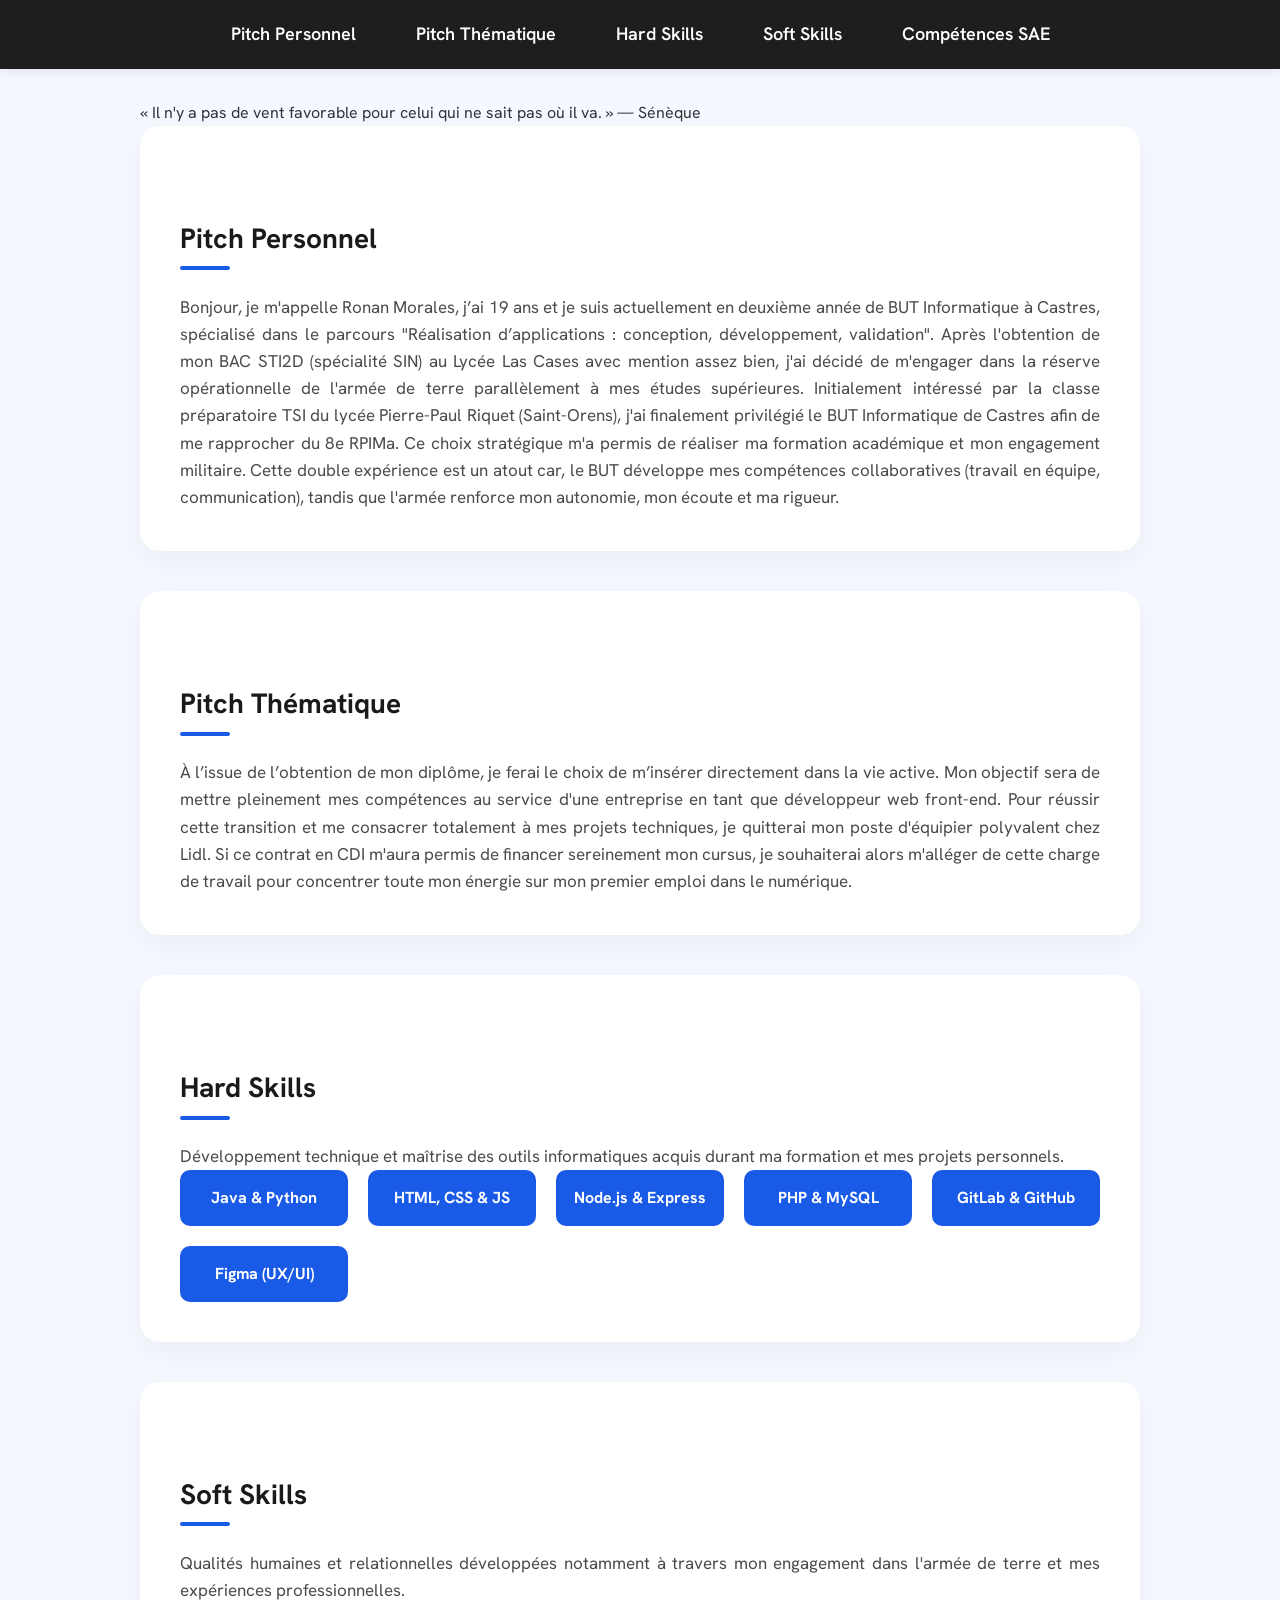
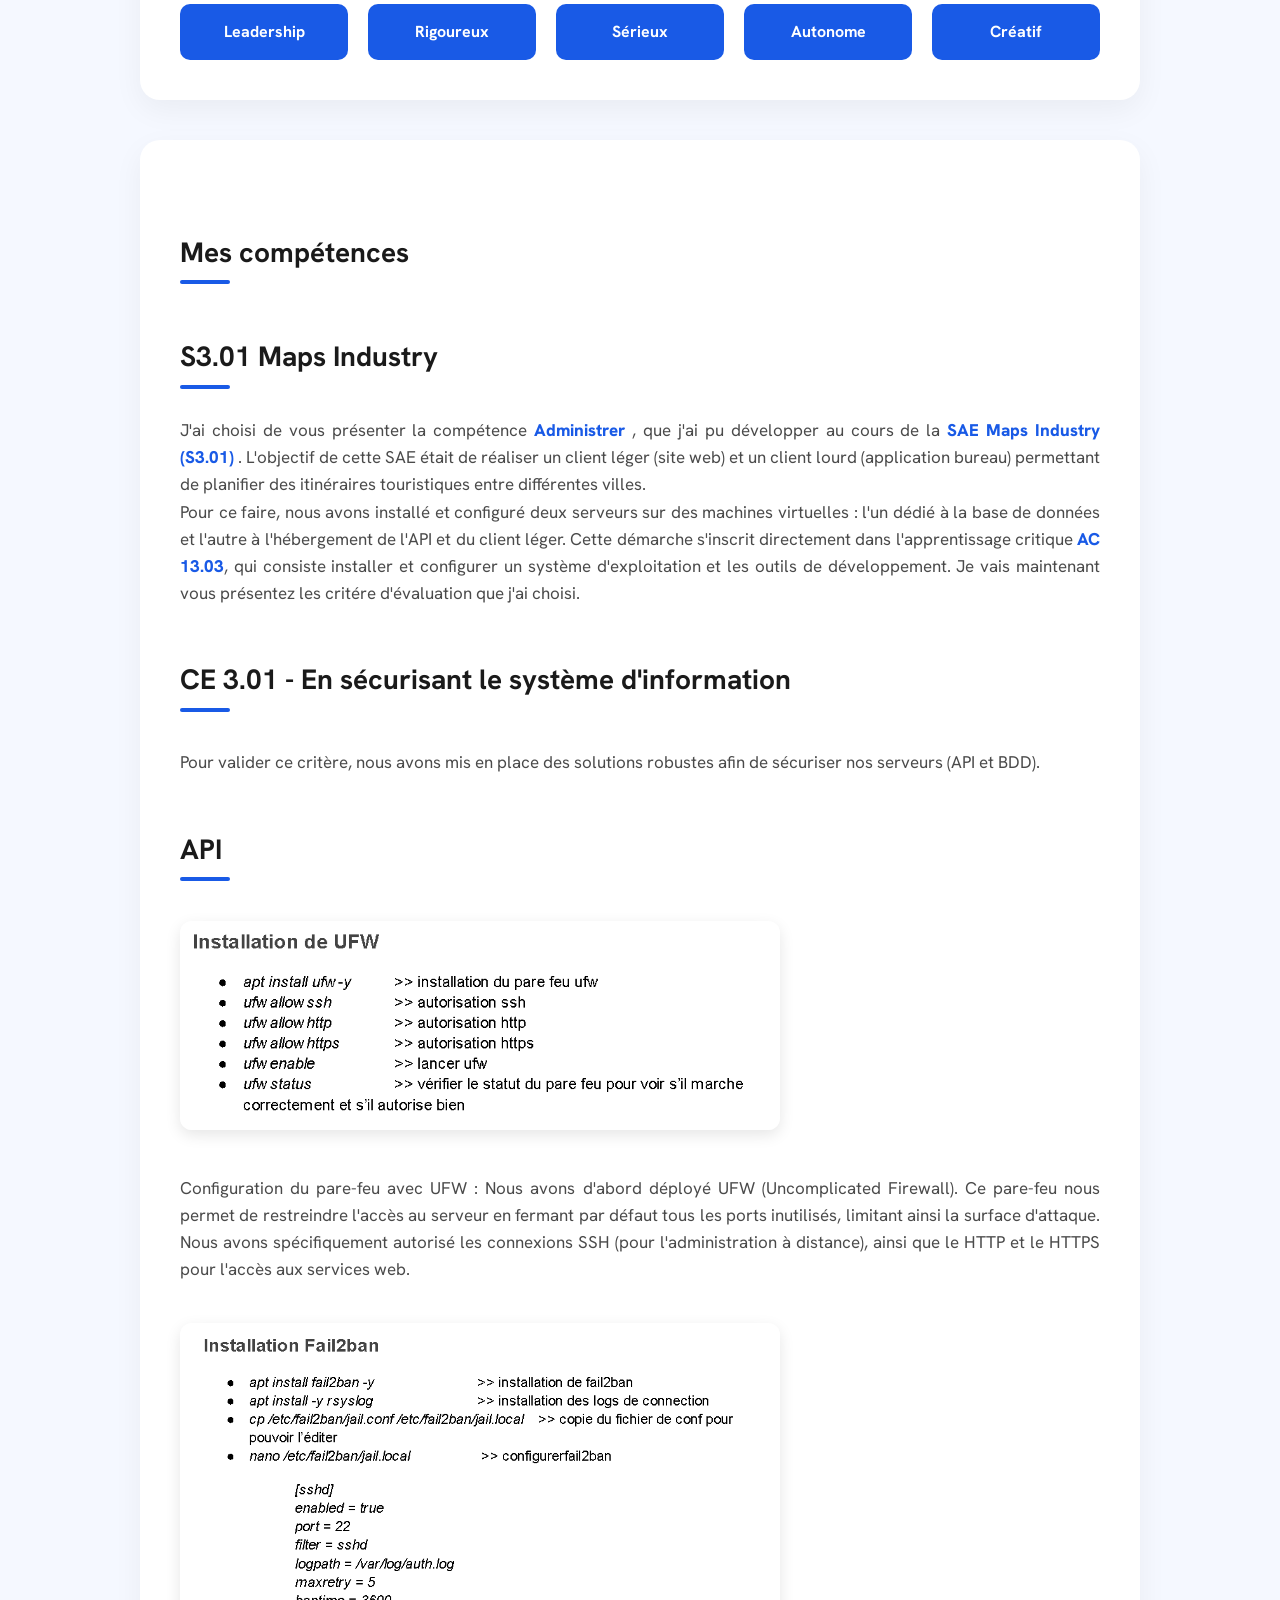
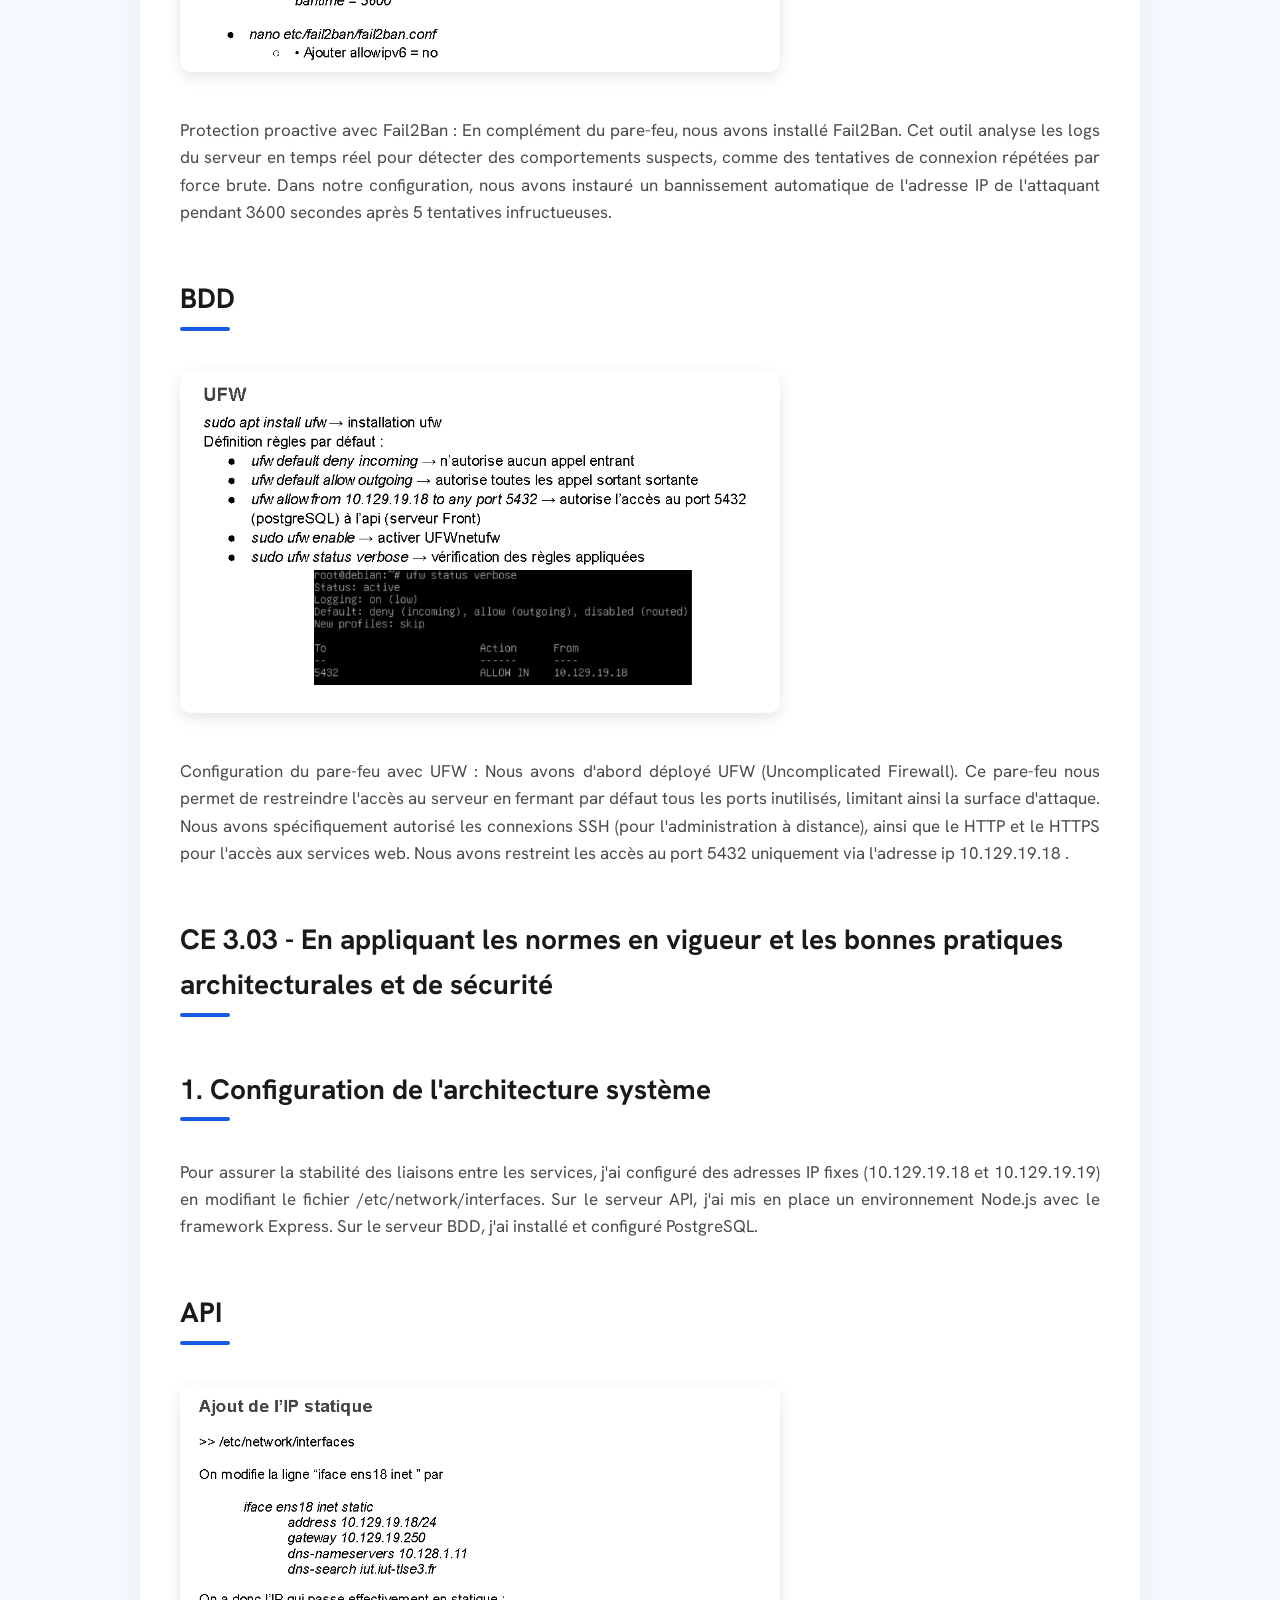
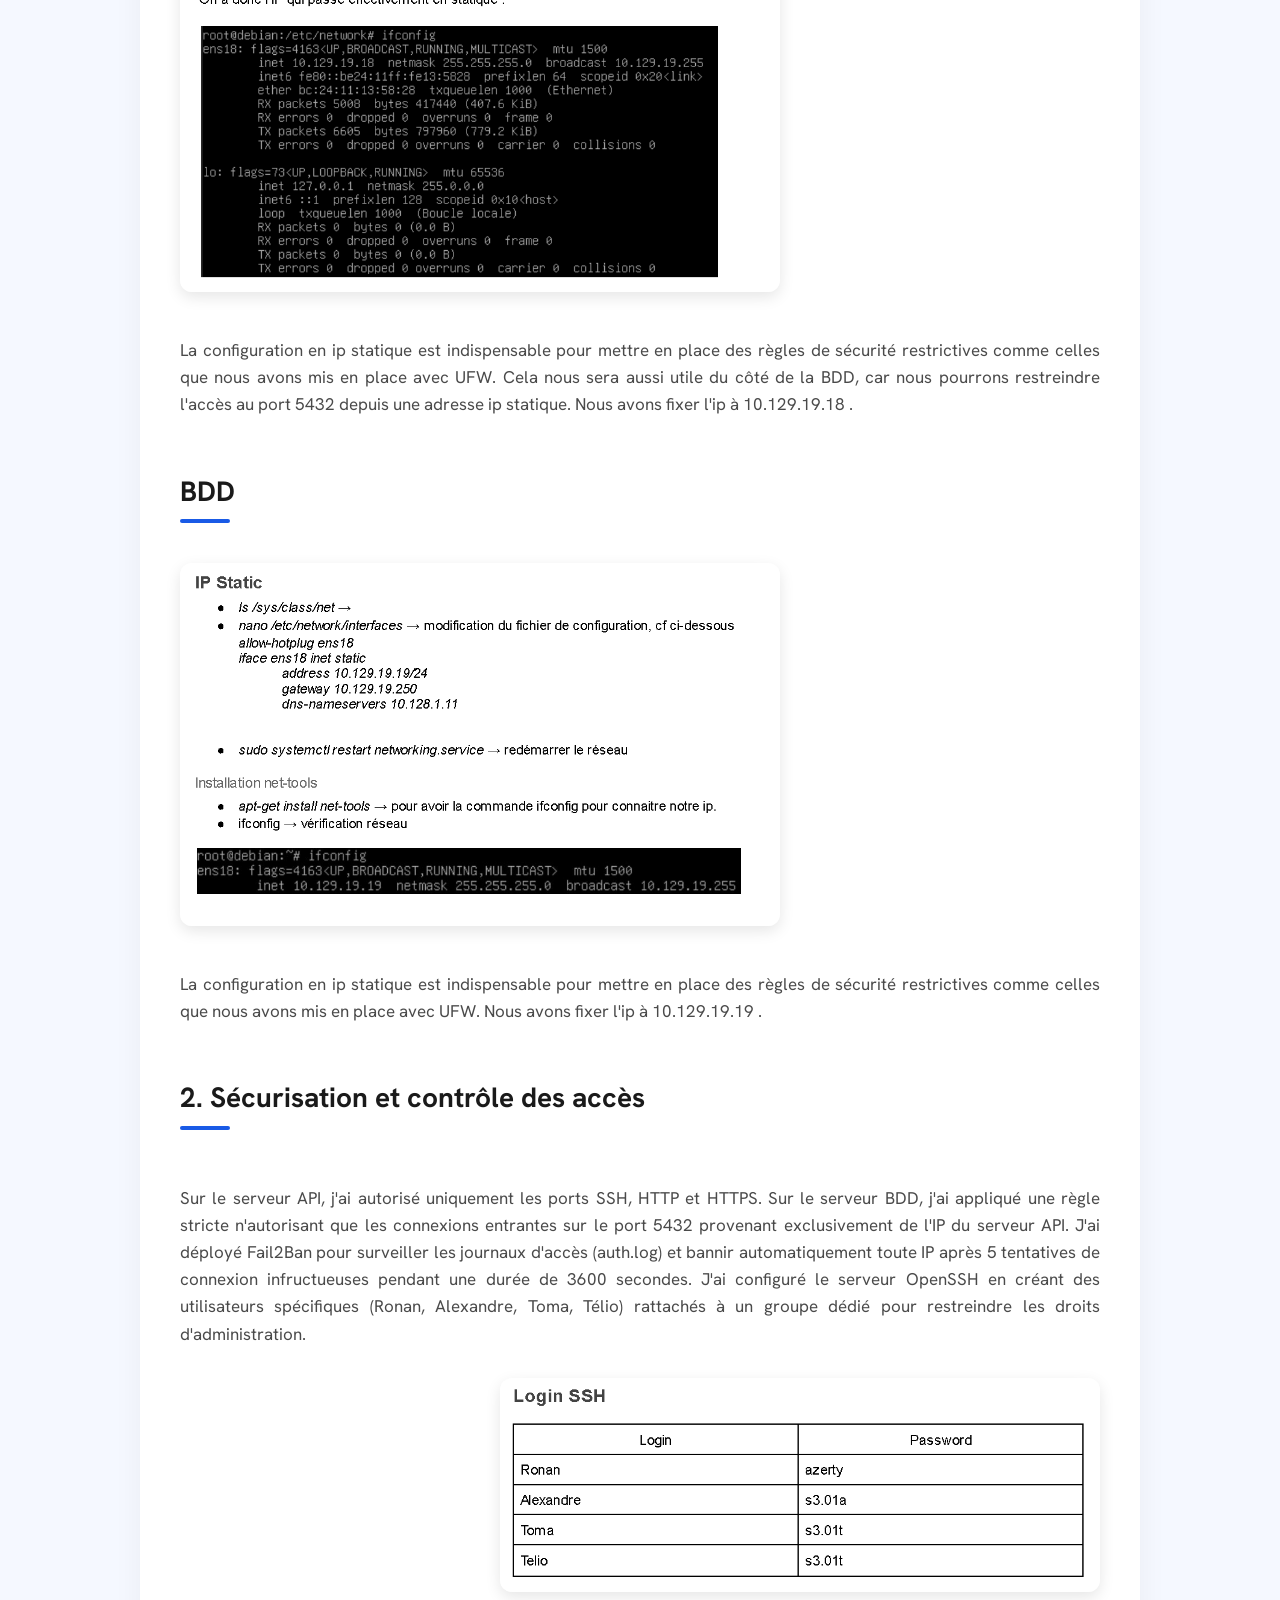
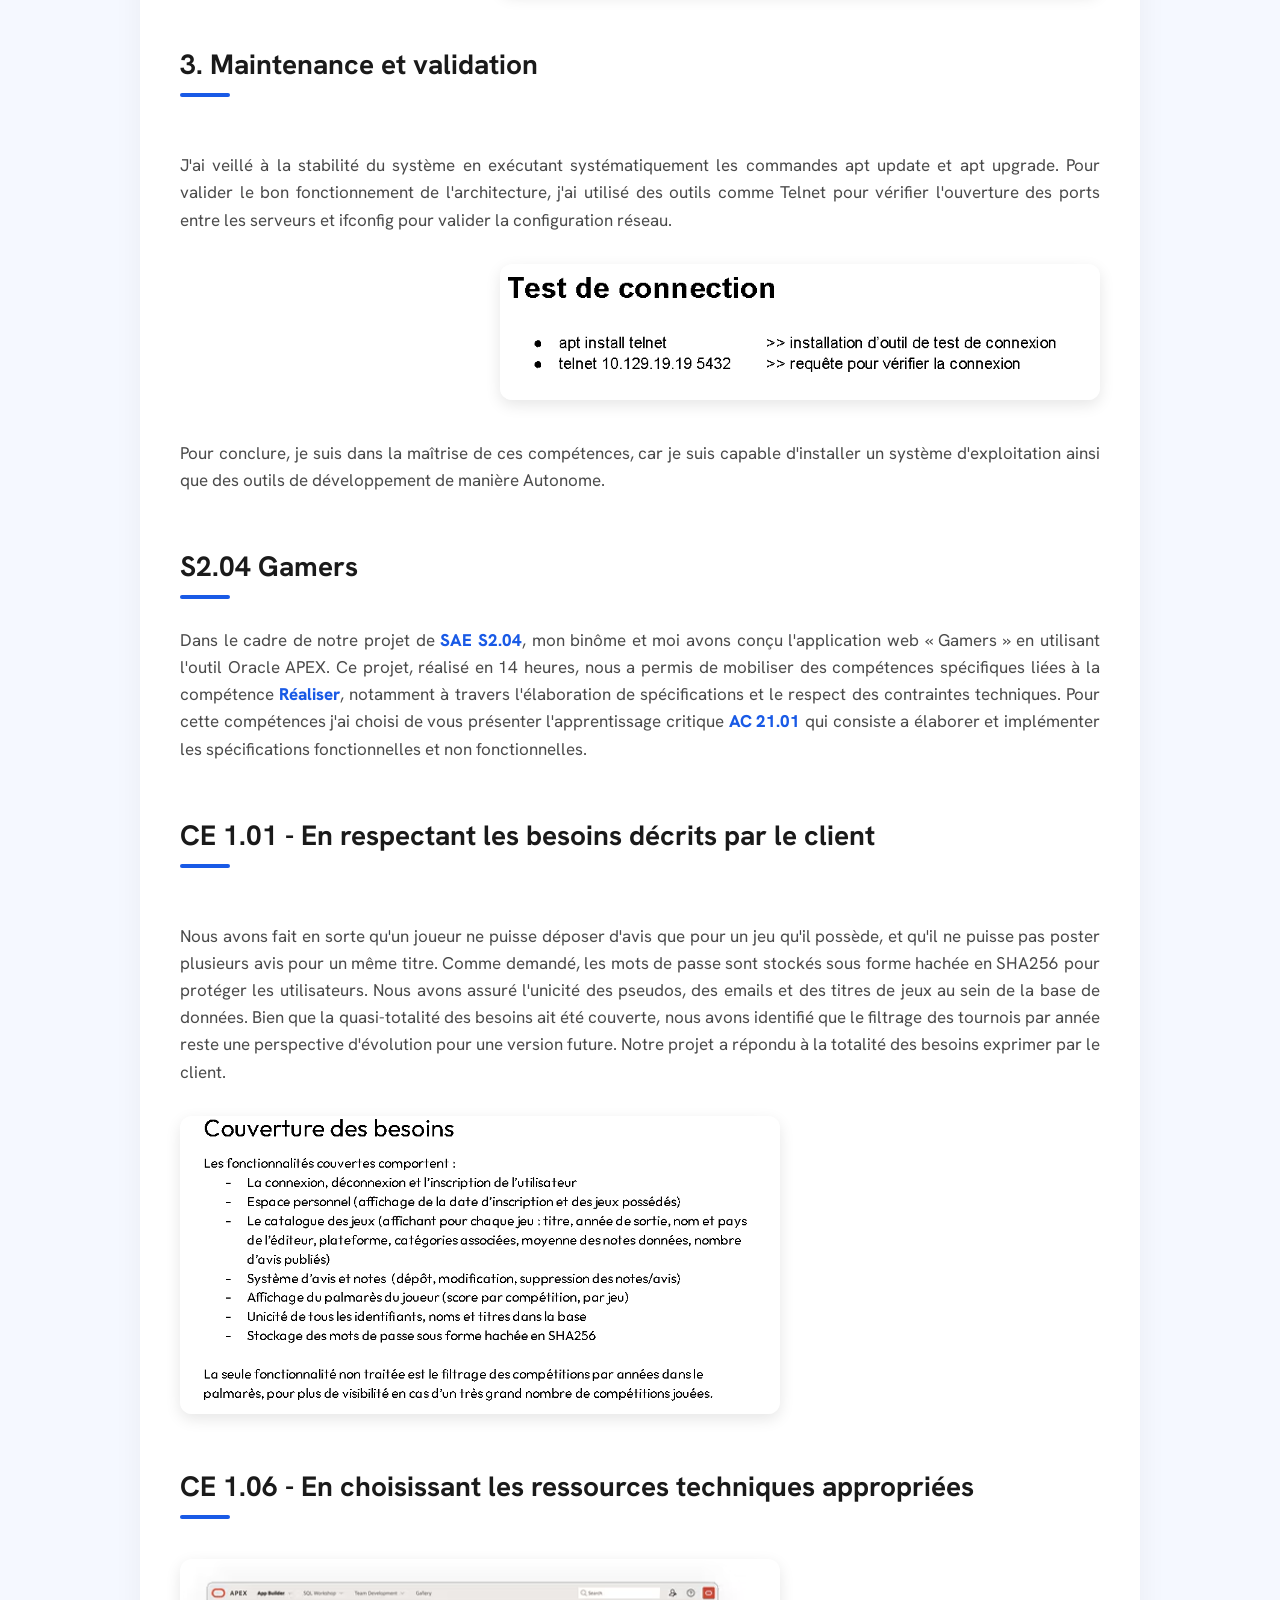
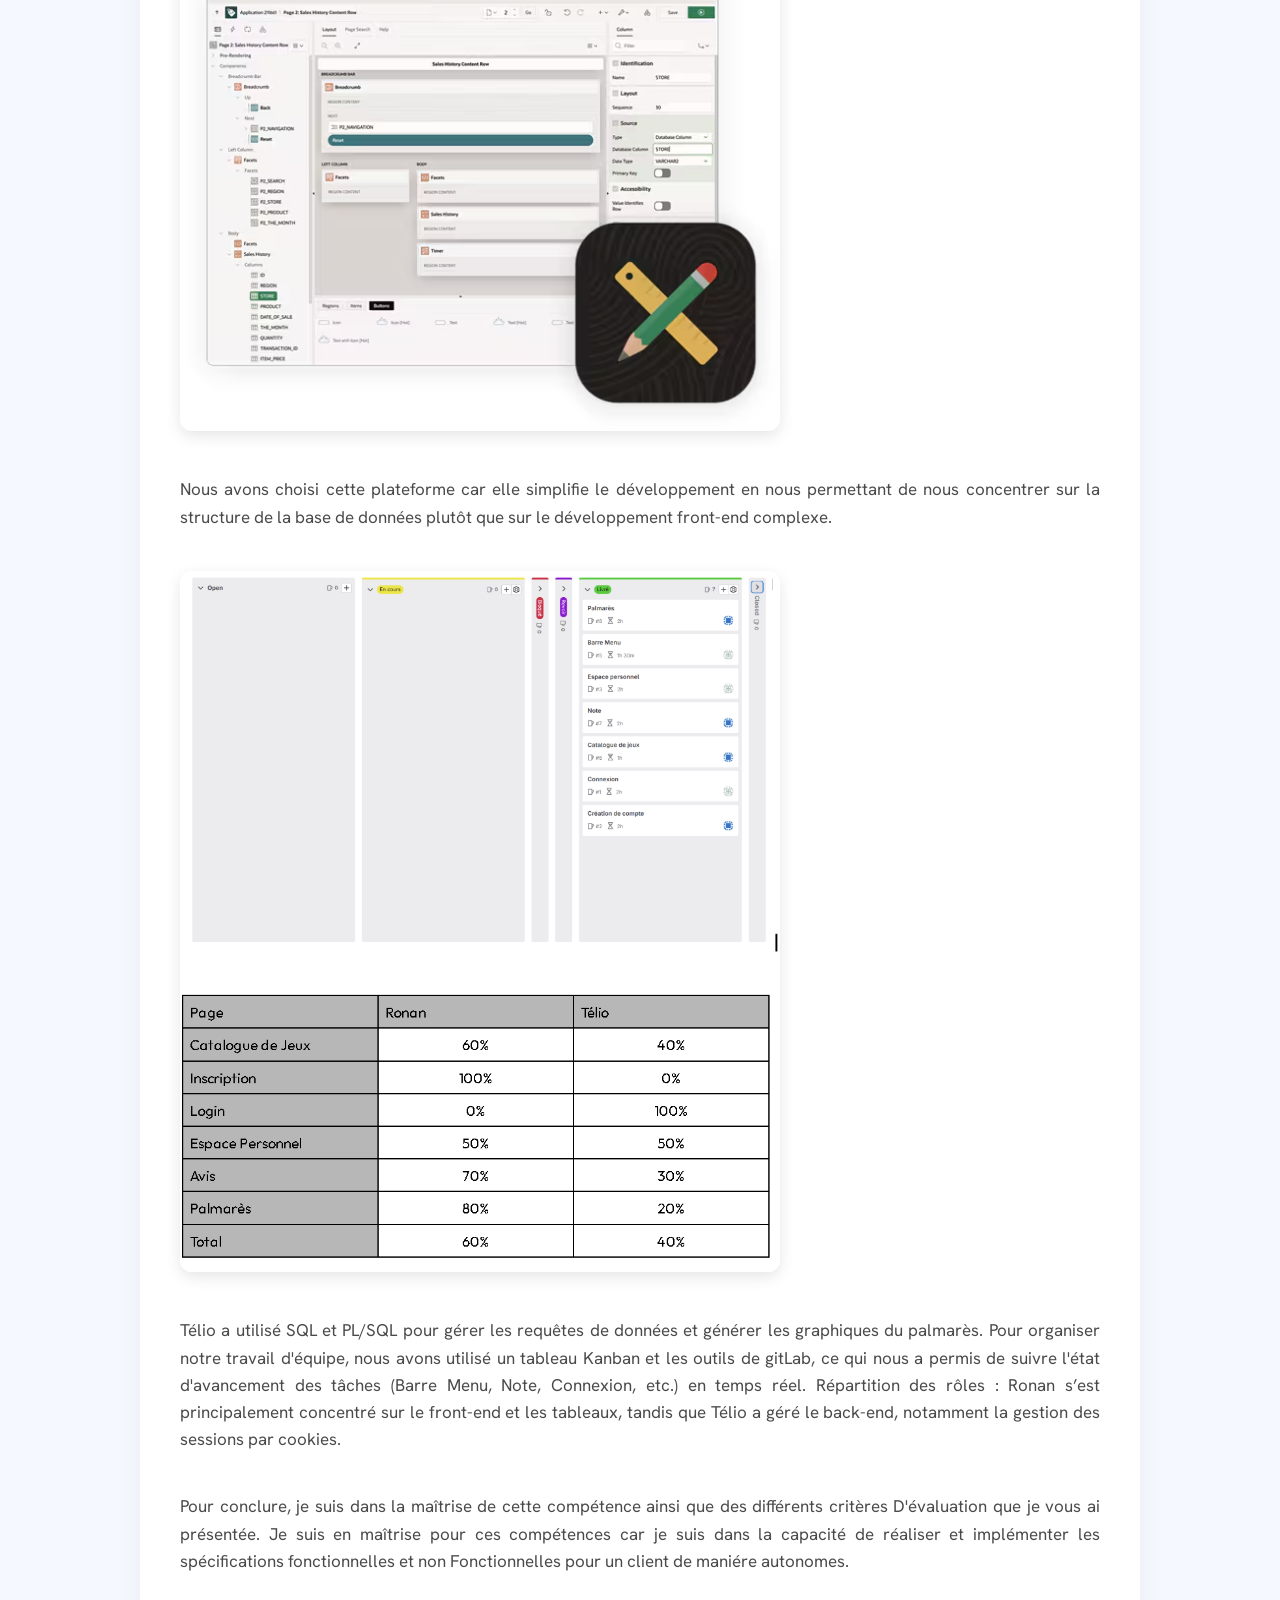
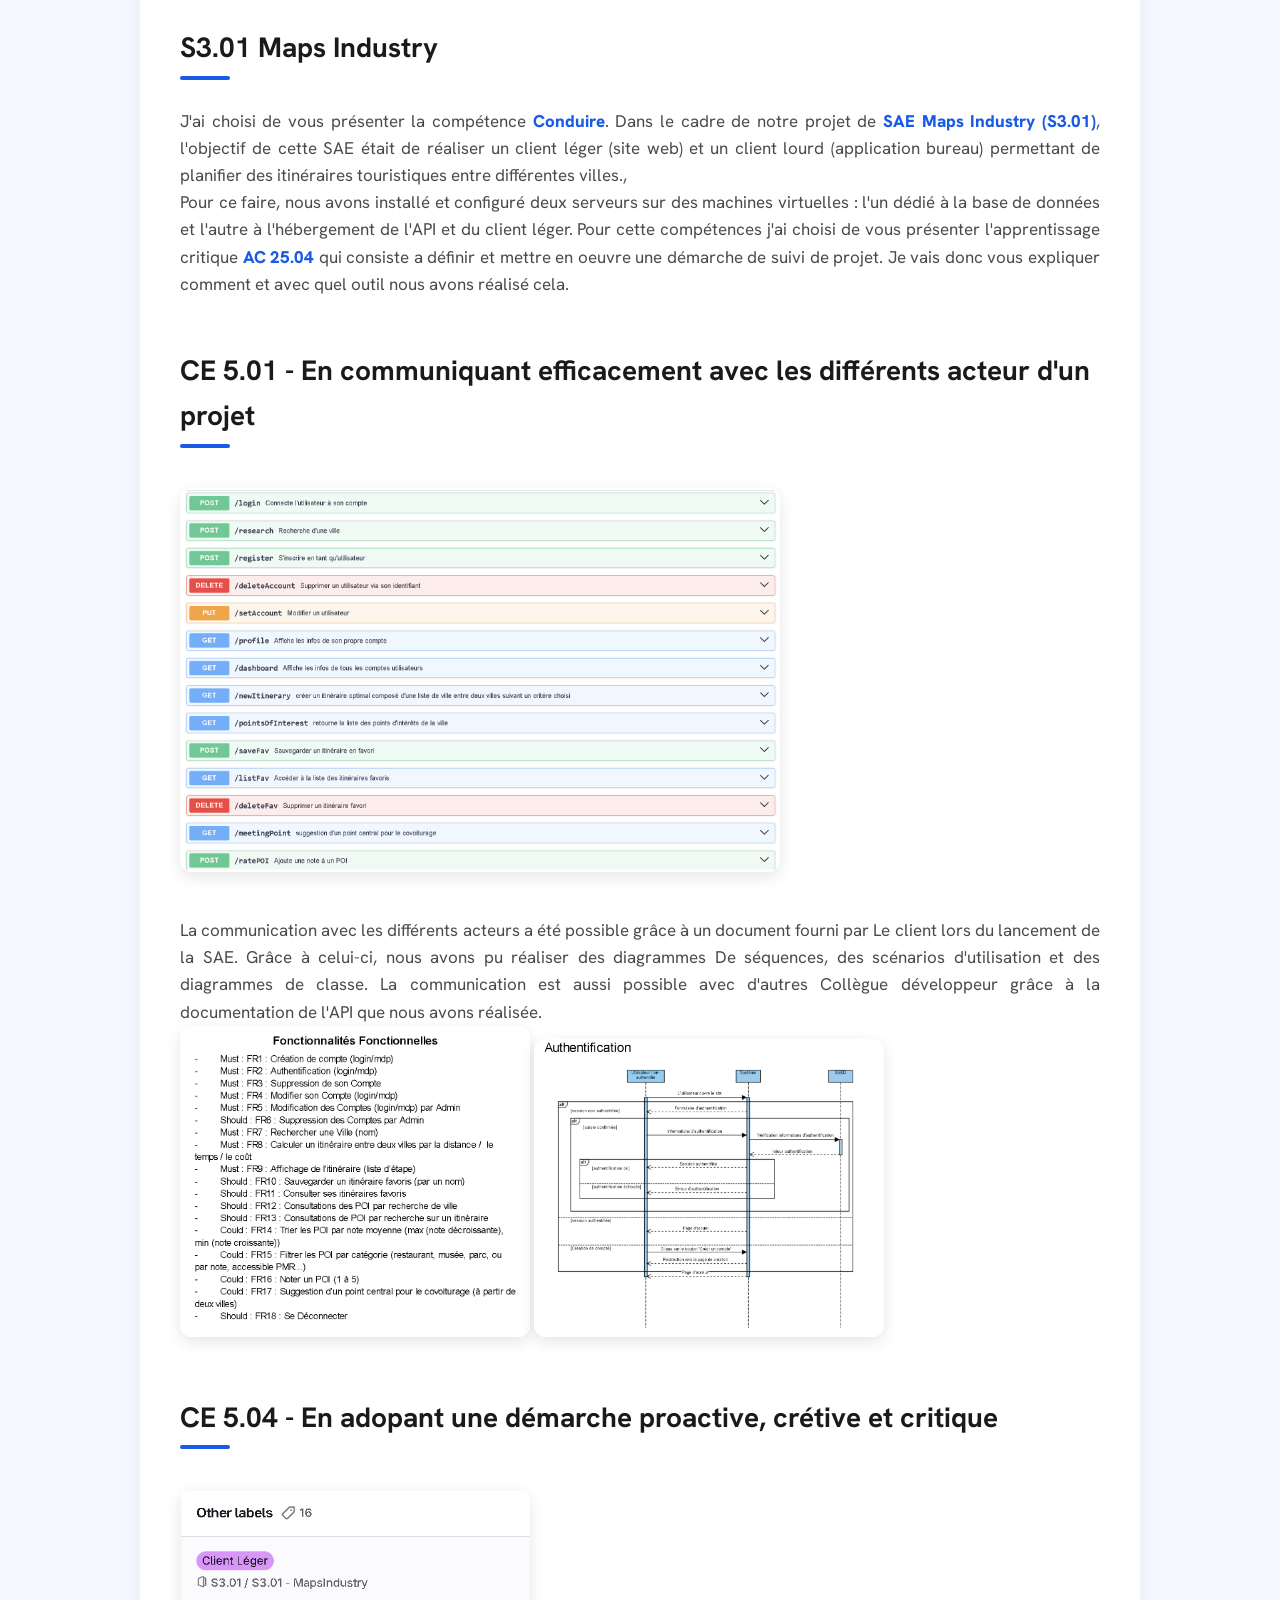
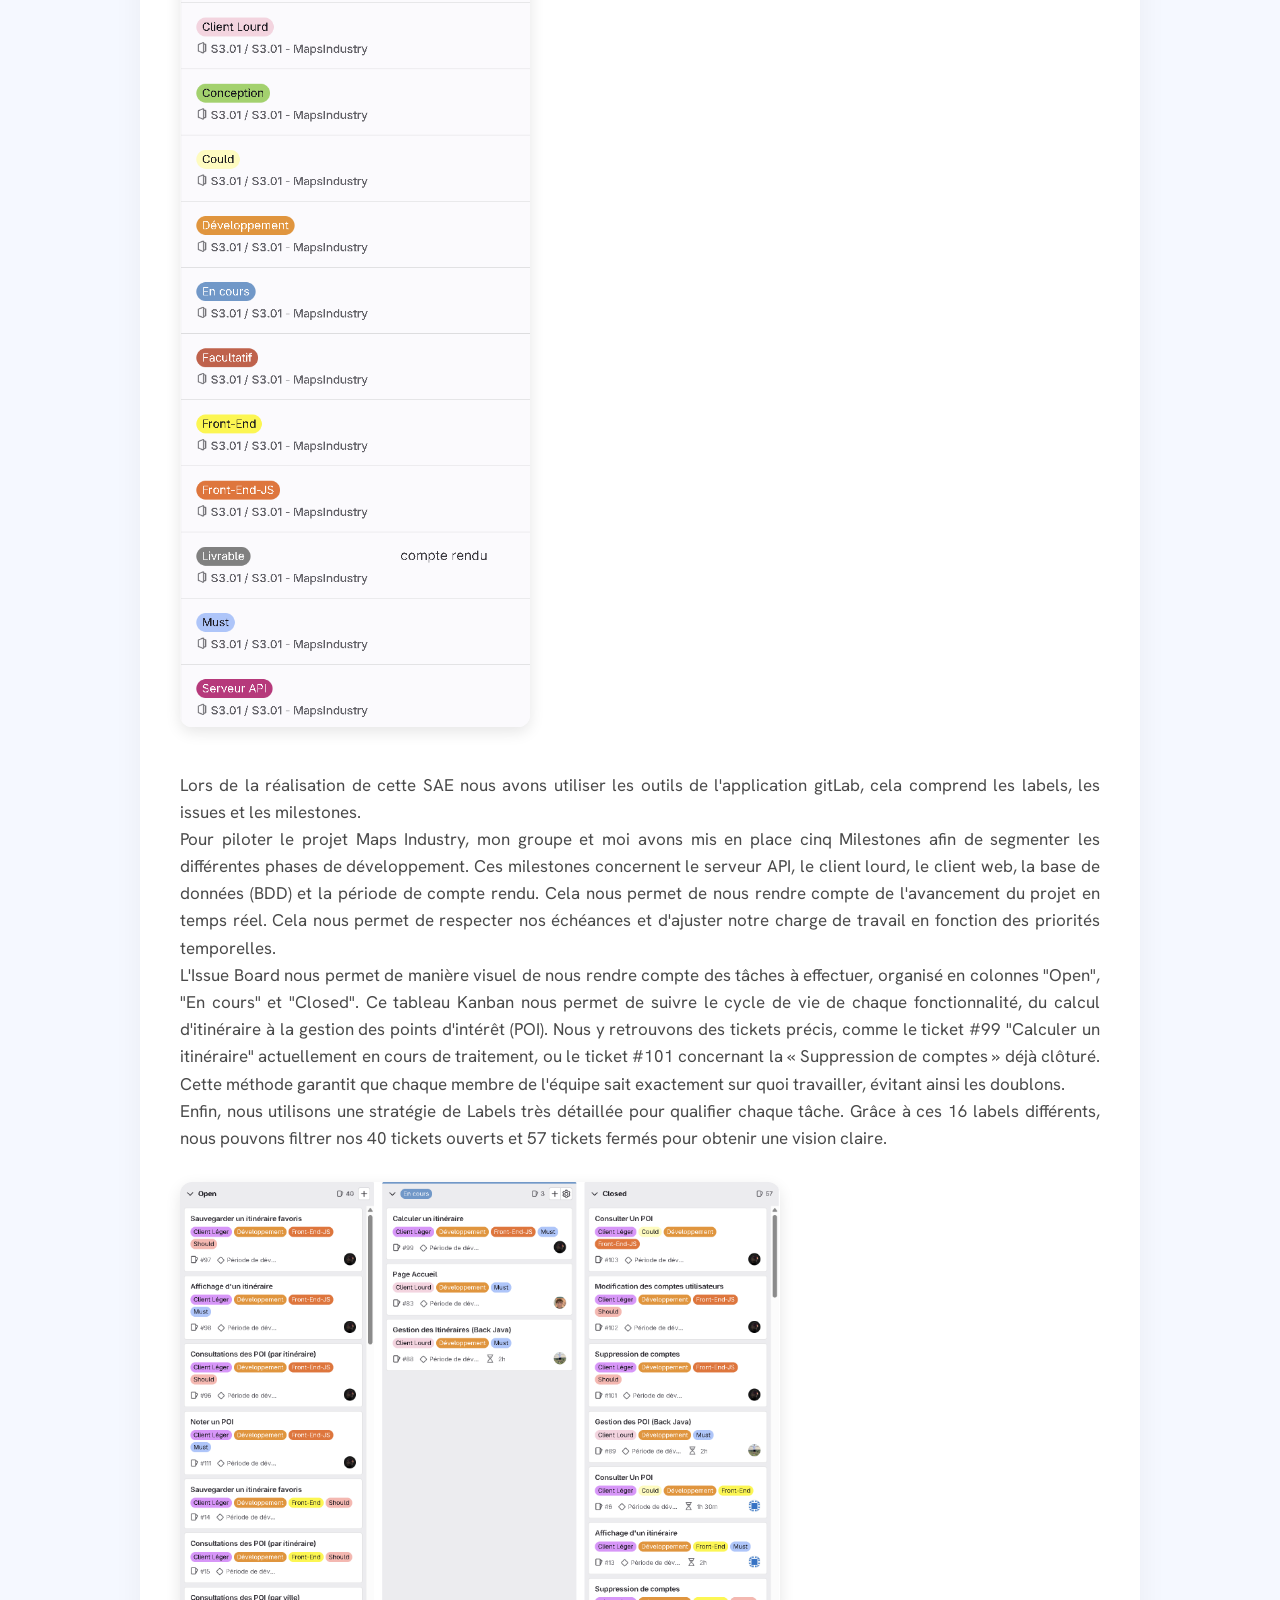
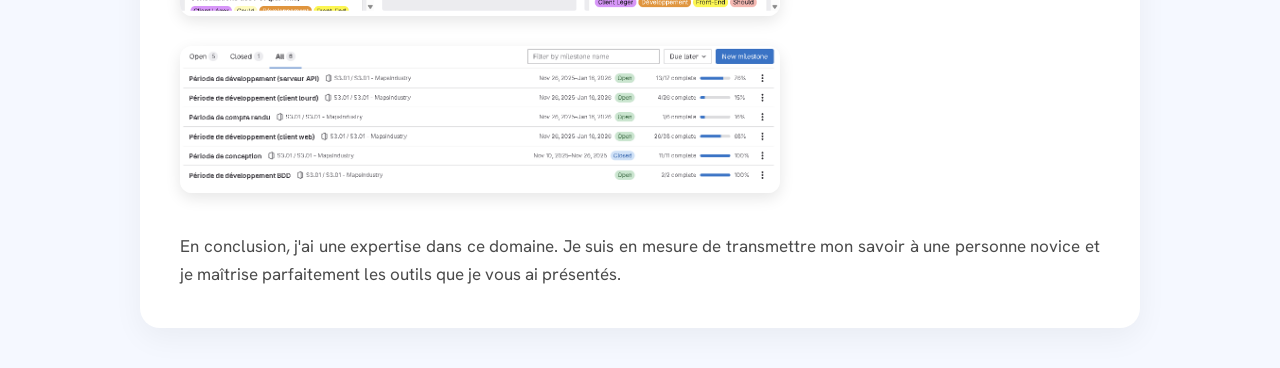
==== index.html @ 139a775a "final" ====
<!DOCTYPE html>
<html lang="fr">

<head>
    <meta charset="UTF-8">
    <meta name="viewport" content="width=device-width, initial-scale=1.0">
    <title>Portfolio</title>
    <link rel="stylesheet" href="style/index.css">
    <style>
        @import url('https://fonts.googleapis.com/css2?family=Hanken+Grotesk:ital,wght@0,100..900;1,100..900&display=swap');
    </style>
</head>

<body>
    <div id="menu">
        <header class="page__header">
            <ul>
                <li class="page__li"><a href="#pitch_perso">Pitch Personnel</a></li>
                <li class="page__li"><a href="#pitch_thema">Pitch Thématique</a></li>
                <li class="page__li"><a href="#hard_skills">Hard Skills</a></li>
                <li class="page__li"><a href="#soft_skills">Soft Skills</a></li>
                <li class="page__li"><a href="#comp">Compétences SAE</a></li>
            </ul>
        </header>
    </div>
    <div class="page">
        <div id="content" class="page__content">
            <span>« Il n'y a pas de vent favorable pour celui qui ne sait pas où il va. »

                — Sénèque</span>
            <section id="pitch_perso">
                <h2 class="page__title">Pitch Personnel</h2>
                <span class="page__text">
                    Bonjour, je m'appelle Ronan Morales, j’ai 19 ans et je suis actuellement en
                    deuxième année de BUT Informatique à Castres, spécialisé dans le parcours "Réalisation
                    d’applications : conception,
                    développement, validation".

                    Après l'obtention de mon BAC STI2D (spécialité SIN) au Lycée Las Cases avec mention assez bien, j'ai
                    décidé de m'engager dans la réserve opérationnelle de l'armée de terre parallèlement à mes études
                    supérieures.

                    Initialement intéressé par la classe préparatoire TSI du lycée Pierre-Paul Riquet (Saint-Orens),
                    j'ai finalement privilégié le BUT Informatique de Castres afin de me rapprocher du 8e RPIMa.
                    Ce choix stratégique m'a permis de réaliser ma formation académique et mon engagement militaire.

                    Cette double expérience est un atout car, le BUT développe mes compétences collaboratives (travail
                    en équipe, communication), tandis que l'armée renforce mon autonomie, mon écoute et ma
                    rigueur.</span>
            </section>
            <section id="pitch_thema">
                <h2 class="page__title">Pitch Thématique</h2>
                <span class="page__text">
                    À l’issue de l’obtention de mon diplôme, je ferai le choix de m’insérer directement dans la vie
                    active. Mon objectif sera de mettre pleinement mes compétences au service d'une entreprise en tant
                    que développeur web front-end.
                    Pour réussir cette transition et me consacrer totalement à mes projets techniques, je quitterai mon
                    poste d'équipier polyvalent chez Lidl. Si ce contrat en CDI m'aura permis de financer sereinement
                    mon cursus, je souhaiterai alors m'alléger de cette charge de travail pour concentrer toute mon
                    énergie sur mon premier emploi dans le numérique.
                </span>
            </section>
            <section id="hard_skills">
                <h2 class="page__title">Hard Skills</h2>
                <span class="page__text">
                    Développement technique et maîtrise des outils informatiques acquis durant ma formation et mes
                    projets personnels.
                </span>
                <div class="page__comp">
                    <span class="page__comp__content">Java & Python</span>
                    <span class="page__comp__content">HTML, CSS & JS</span>
                    <span class="page__comp__content">Node.js & Express</span>
                    <span class="page__comp__content">PHP & MySQL</span>
                    <span class="page__comp__content">GitLab & GitHub</span>
                    <span class="page__comp__content">Figma (UX/UI)</span>
                </div>
            </section>

            <section id="soft_skills">
                <h2 class="page__title">Soft Skills</h2>
                <span class="page__text">
                    Qualités humaines et relationnelles développées notamment à travers mon engagement dans l'armée de
                    terre et mes expériences professionnelles.
                </span>
                <div class="page__comp">
                    <span class="page__comp__content">Leadership</span>
                    <span class="page__comp__content">Rigoureux</span>
                    <span class="page__comp__content">Sérieux</span>
                    <span class="page__comp__content">Autonome</span>
                    <span class="page__comp__content">Créatif</span>
                </div>
            </section>
            <section id="comp">
                <h2 class="page__title">Mes compétences</h2>

                <div id="comp_S3.01">
                    <h3 class="page__title">S3.01 Maps Industry</h3>
                    <span class="page__text">J'ai choisi de vous présenter la compétence
                        <span class="page__text__gras">Administrer</span>
                        , que j'ai pu développer au cours de la
                        <span class="page__text__gras"> SAE Maps Industry (S3.01)</span>
                        . L'objectif de cette SAE était de réaliser un client léger (site web) et un
                        client lourd (application bureau) permettant de planifier des itinéraires touristiques entre
                        différentes villes.
                        <br>
                        Pour ce faire, nous avons installé et configuré deux serveurs sur des machines virtuelles : l'un
                        dédié à la base de données et l'autre à l'hébergement de l'API et du client léger. Cette
                        démarche s'inscrit directement dans l'apprentissage critique <span class="page__text__gras">AC
                            13.03</span>, qui consiste installer et configurer un système d'exploitation et les outils
                        de développement. Je vais maintenant vous présentez les
                        critére d'évaluation que j'ai choisi.
                    </span>
                    <h4 class="page__title ">CE 3.01 - En sécurisant le système d'information</h4>
                    <span class="page__text">Pour valider ce critère, nous avons mis en place des solutions robustes
                        afin de
                        sécuriser nos serveurs (API et BDD).
                    </span>
                    <h4 class="page__title ">API</h4>
                    <div class="ufw">
                        <img src="images/ufw.png" alt="ufw_preuve" class="page__img">
                        <span class="page__text">
                            Configuration du pare-feu avec UFW : Nous avons d'abord déployé UFW (Uncomplicated
                            Firewall). Ce pare-feu nous permet de restreindre l'accès au serveur en fermant par défaut
                            tous les ports inutilisés, limitant ainsi la surface d'attaque. Nous avons spécifiquement
                            autorisé les connexions SSH (pour l'administration à distance), ainsi que le HTTP et le
                            HTTPS pour
                            l'accès aux services web.
                        </span>
                    </div>
                    <div class="fail2ban">
                        <img src="images/fail2ban.png" alt="fail2ban" class="page__img">
                        <span class="page__text">
                            Protection proactive avec Fail2Ban : En complément du pare-feu, nous avons installé
                            Fail2Ban. Cet outil analyse les logs du serveur en temps réel pour détecter des
                            comportements suspects, comme des tentatives de connexion répétées par force brute. Dans
                            notre configuration, nous avons instauré un bannissement automatique de l'adresse IP de
                            l'attaquant pendant 3600 secondes après 5 tentatives infructueuses.
                        </span>
                    </div>

                    <h4 class="page__title ">BDD</h4>
                    <div class="ufw">
                        <img src="images/ufw2.png" alt="ufw_preuve" class="page__img">
                        <span class="page__text">
                            Configuration du pare-feu avec UFW : Nous avons d'abord déployé UFW (Uncomplicated
                            Firewall). Ce pare-feu nous permet de restreindre l'accès au serveur en fermant par défaut
                            tous les ports inutilisés, limitant ainsi la surface d'attaque. Nous avons spécifiquement
                            autorisé les connexions SSH (pour l'administration à distance), ainsi que le HTTP et le
                            HTTPS pour
                            l'accès aux services web. Nous avons restreint les accès au port 5432 uniquement via
                            l'adresse ip 10.129.19.18 .
                        </span>
                    </div>
                    <h4 class="page__title">CE 3.03 - En appliquant les normes en vigueur et les bonnes pratiques
                        architecturales et de sécurité </h4>
                    <h4 class="page__title ">1. Configuration de l'architecture système</h4>
                    <span class="page__text">
                        Pour assurer la stabilité des liaisons entre les services, j'ai
                        configuré des adresses IP fixes (10.129.19.18 et 10.129.19.19) en modifiant le fichier
                        /etc/network/interfaces.
                        Sur le serveur API, j'ai mis en place un environnement Node.js avec le
                        framework Express. Sur le serveur BDD, j'ai installé et configuré PostgreSQL.
                    </span>
                    <h4 class="page__title ">API</h4>
                    <div class="ipStatique">
                        <img src="images/ipStatique.png" alt="ipStatique_preuve" class="page__img">
                        <span class="page__text">
                            La configuration en ip statique est indispensable pour mettre en place des règles de
                            sécurité restrictives comme
                            celles que nous avons mis en place avec UFW. Cela nous sera aussi utile du côté de la BDD,
                            car nous pourrons restreindre l'accès au port 5432 depuis une adresse ip statique.
                            Nous avons fixer l'ip à 10.129.19.18 .
                        </span>
                    </div>
                    <h4 class="page__title ">BDD</h4>
                    <div class="ipStatique">
                        <img src="images/ipStatique2.png" alt="ipStatique_preuve" class="page__img">
                        <span class="page__text">
                            La configuration en ip statique est indispensable pour mettre en place des règles de
                            sécurité restrictives comme
                            celles que nous avons mis en place avec UFW. Nous avons fixer l'ip à 10.129.19.19 .
                        </span>
                    </div>
                    <h4 class="page__title ">2. Sécurisation et contrôle des accès</h4>
                    <div class="inverse">
                        <span class="page__text">
                            Sur le serveur API, j'ai autorisé uniquement les ports SSH, HTTP et HTTPS.
                            Sur le serveur BDD, j'ai appliqué une règle stricte n'autorisant que les connexions
                            entrantes
                            sur le port 5432 provenant exclusivement de l'IP du serveur API.
                            J'ai déployé Fail2Ban pour surveiller les journaux d'accès
                            (auth.log) et bannir automatiquement toute IP après 5 tentatives de connexion infructueuses
                            pendant une durée de 3600 secondes.
                            J'ai configuré le serveur OpenSSH en créant des utilisateurs
                            spécifiques (Ronan, Alexandre, Toma, Télio) rattachés à un groupe dédié pour restreindre les
                            droits d'administration.
                        </span>
                        <img src="images/ssh.png" alt="ssh" class="page__img">
                    </div>
                    <h4 class="page__title ">3. Maintenance et validation</h4>
                    <div class="inverse">
                        <span class="page__text">J'ai veillé à la stabilité du système en
                            exécutant systématiquement les commandes apt update et apt upgrade.
                            Pour valider le bon fonctionnement de l'architecture, j'ai utilisé des
                            outils comme Telnet pour vérifier l'ouverture des ports entre les serveurs et ifconfig pour
                            valider la configuration réseau.
                        </span>
                        <img src="images/telnet.png" alt="telnet" class="page__img">
                    </div>
                    <span class="page__text">Pour conclure, je suis dans la maîtrise de ces compétences, car je suis
                        capable d'installer un système d'exploitation ainsi que des outils de développement de manière
                        Autonome.</span>
                </div>

                <div id="comp_S2.04">
                    <h3 class="page__title">S2.04 Gamers</h3>
                    <span class="page__text">
                        Dans le cadre de notre projet de <span class="page__text__gras">SAE S2.04</span>, mon binôme et
                        moi avons conçu l'application web «
                        Gamers » en utilisant l'outil Oracle APEX. Ce projet, réalisé en 14 heures, nous a permis de
                        mobiliser des compétences spécifiques liées à la compétence <span
                            class="page__text__gras">Réaliser</span>, notamment à travers
                        l'élaboration de spécifications et le respect des contraintes techniques. Pour cette compétences
                        j'ai choisi de vous présenter l'apprentissage critique <span class="page__text__gras">AC
                            21.01</span> qui consiste a élaborer et
                        implémenter les spécifications fonctionnelles et non fonctionnelles.
                    </span>
                    <h4 class="page__title ">CE 1.01 - En respectant les besoins décrits par le client</h4>
                    <div class="besoin">
                        <span class="page__text">
                            Nous avons fait en sorte qu'un joueur ne puisse déposer d'avis que pour un
                            jeu qu'il possède, et qu'il ne puisse pas poster plusieurs avis pour un même titre.
                            Comme demandé, les mots de passe sont stockés sous forme hachée en SHA256
                            pour protéger les utilisateurs.
                            Nous avons assuré l'unicité des pseudos, des emails et des titres de jeux au sein de
                            la base de données.
                            Bien que la quasi-totalité des besoins ait été couverte, nous avons identifié que le
                            filtrage des tournois par année reste une perspective d'évolution pour une version future.
                            Notre projet a répondu à la totalité des besoins exprimer par le client.
                        </span>
                        <img src="images/besoin.png" alt="besoin" class="page__img">
                    </div>
                    <h4 class="page__title ">CE 1.06 - En choisissant les ressources techniques appropriées</h4>
                    <div class="apex">
                        <img src="images/oracle.png" alt="oracle" class="page__img">
                        <span class="page__text">
                            Nous avons choisi cette plateforme car elle simplifie le développement en nous
                            permettant de nous concentrer sur la structure de la base de données plutôt que sur le
                            développement front-end complexe.
                        </span>

                    </div>
                    <div class="language">
                        <img src="images/gitLab.png" alt="gitLab" class="page__img">
                        <span class="page__text">
                            Télio a utilisé SQL et PL/SQL pour gérer les requêtes de données et générer les
                            graphiques du palmarès.
                            Pour organiser notre travail d'équipe, nous avons utilisé un tableau
                            Kanban et les outils de gitLab, ce qui nous a permis de suivre l'état d'avancement des
                            tâches (Barre Menu, Note,
                            Connexion, etc.) en temps réel.
                            Répartition des rôles : Ronan s’est principalement concentré sur le front-end et les
                            tableaux,
                            tandis que Télio a géré le back-end, notamment la gestion des sessions par cookies.
                        </span>
                    </div>
                    <span class="page__text">
                        Pour conclure, je suis dans la maîtrise de cette compétence ainsi que des différents critères
                        D'évaluation que je vous ai présentée. Je suis en maîtrise pour ces compétences car je suis
                        dans la capacité de réaliser et implémenter les spécifications fonctionnelles et non
                        Fonctionnelles pour un client de maniére autonomes. </span>

                </div>

                <div id="comp_S3.01">
                    <h3 class="page__title">S3.01 Maps Industry</h3>
                    <span class="page__text">
                        J'ai choisi de vous présenter la compétence <span class="page__text__gras">Conduire</span>. Dans
                        le cadre de notre projet de <span class="page__text__gras">SAE Maps Industry
                            (S3.01)</span>, l'objectif de cette SAE était de réaliser un client
                        léger (site web) et un
                        client lourd (application bureau) permettant de planifier des itinéraires touristiques entre
                        différentes villes.,
                        <br>
                        Pour ce faire, nous avons installé et configuré deux serveurs sur des machines virtuelles : l'un
                        dédié à la base de données et l'autre à l'hébergement de l'API et du client léger. Pour cette
                        compétences
                        j'ai choisi de vous présenter l'apprentissage critique <span class="page__text__gras">AC
                            25.04</span> qui consiste a définir et mettre en oeuvre une démarche de suivi de projet.
                        Je vais donc vous expliquer comment et avec quel outil nous avons réalisé cela.
                    </span>
                    <h4 class="page__title ">CE 5.01 - En communiquant efficacement avec les différents acteur d'un
                        projet</h4>
                    <div class="besoin">
                        <img src="images/documentation.png" alt="besoin" class="page__img">
                        <div>
                            <span class="page__text">
                                La communication avec les différents acteurs a été possible grâce à un document fourni
                                par
                                Le client lors du lancement de la SAE. Grâce à celui-ci, nous avons pu réaliser des
                                diagrammes
                                De séquences, des scénarios d'utilisation et des diagrammes de classe. La communication
                                est
                                aussi possible avec d'autres
                                Collègue développeur grâce à la documentation de l'API que nous avons réalisée.
                            </span>
                            <div>
                                <img src="images/fonctionnalité.png" alt="besoin" class="page__img__small">
                                <img src="images/sequences.png" alt="besoin" class="page__img__small">
                            </div>
                        </div>

                    </div>
                    <h4 class="page__title ">CE 5.04 - En adopant une démarche proactive, crétive et critique </h4>
                    <div class="apex">
                        <img src="images/label.png" alt="oracle" class="page__img__small">
                        <span class="page__text">
                            Lors de la réalisation de cette SAE nous avons utiliser les outils de l'application
                            gitLab,
                            cela comprend les labels, les issues et les milestones.
                            <br>
                            Pour piloter le projet Maps Industry, mon groupe et moi avons mis en place cinq
                            Milestones afin de segmenter les différentes phases de développement. Ces milestones
                            concernent le serveur API, le client
                            lourd, le client web, la base de données (BDD) et la période de compte rendu. Cela nous
                            permet de nous rendre compte de l'avancement du projet en temps réel. Cela nous permet
                            de respecter nos
                            échéances et d'ajuster notre charge de travail en fonction des priorités temporelles.
                            <br>
                            L'Issue Board nous permet de manière visuel de nous rendre compte des tâches à
                            effectuer, organisé en
                            colonnes "Open", "En cours" et "Closed". Ce tableau Kanban nous permet de suivre
                            le cycle de vie de chaque fonctionnalité, du calcul d'itinéraire à la gestion des points
                            d'intérêt (POI). Nous y retrouvons des tickets précis, comme le ticket #99 "Calculer un
                            itinéraire" actuellement en cours de traitement, ou le ticket #101 concernant la «
                            Suppression de comptes » déjà clôturé. Cette méthode garantit que chaque membre de
                            l'équipe sait exactement sur quoi travailler, évitant ainsi les doublons.
                            <br>
                            Enfin, nous utilisons une stratégie de Labels très détaillée pour qualifier
                            chaque tâche. Grâce à ces 16
                            labels différents, nous pouvons filtrer nos 40 tickets ouverts et 57 tickets fermés pour
                            obtenir une vision claire.
                        </span>
                        <img src="images/issues.png" alt="oracle" class="page__img">
                        <img src="images/milestone.png" alt="oracle" class="page__img">

                    </div>
                    <span class="page__text">
                        En conclusion, j'ai une expertise dans ce domaine. Je suis en mesure de
                        transmettre mon savoir à une personne novice et je maîtrise parfaitement les outils que je vous
                        ai présentés.
                    </span>
                </div>
        </div>
    </div>

    <div id="imageModal" class="modal">
        <span class="modal__close">&times;</span>
        <img class="modal__content" id="imgFull">
        <div id="caption"></div>
    </div>

    <script>
        let lastScroll = 0;
        const header = document.querySelector('.page__header');

        window.addEventListener('scroll', () => {
            const currentScroll = window.pageYOffset;
            if (currentScroll <= 0) {
                header.classList.remove('page__header--hidden');
                return;
            }
            if (currentScroll > lastScroll && !header.classList.contains('page__header--hidden')) {
                header.classList.add('page__header--hidden');
            } else if (currentScroll < lastScroll && header.classList.contains('page__header--hidden')) {
                header.classList.remove('page__header--hidden');
            }
            lastScroll = currentScroll;
        });

        const modal = document.getElementById("imageModal");
        const modalImg = document.getElementById("imgFull");
        const closeBtn = document.querySelector(".modal__close");

        const images = document.querySelectorAll('.page__img, .page__img__small');

        images.forEach(img => {
            img.onclick = function () {
                modal.style.display = "flex";
                modalImg.src = this.src;
                document.body.style.overflow = "hidden";
            }
        });

        function closeModal() {
            modal.style.display = "none";
            document.body.style.overflow = "auto";
        }

        closeBtn.onclick = closeModal;
        modal.onclick = (e) => {
            if (e.target === modal) closeModal();
        }
    </script>
</body>

</html>
---- style/index.css ----
:root {
    --primary-color: hsl(221, 80%, 50%);
    --bg-color: hsl(221, 100%, 98%);
    --text-color: #2d3436;
    --card-bg: #ffffff;
    --header-bg: rgba(18, 18, 18, 0.95);
    --accent-color: #3498db;
}

body {
    font-family: "Hanken Grotesk", sans-serif;
    margin: 0;
    padding: 0;
    background-color: var(--bg-color);
    color: var(--text-color);
    line-height: 1.6;
}

.page__header {
    background-color: var(--header-bg);
    backdrop-filter: blur(10px);
    position: fixed;
    top: 0;
    left: 0;
    z-index: 1000;
    padding: 10px 0;
    box-shadow: 0 2px 10px rgba(0, 0, 0, 0.1);
    transition: transform 0.3s ease-in-out;
    width: 100%;
}

.page__header--hidden {
    transform: translateY(-100%);
}

.page {
    max-width: 1000px;
    margin: 40px auto;
    padding: 0 20px;
    margin-top: 100px;
}

ul {
    display: flex;
    justify-content: center;
    list-style-type: none;
    margin: 0;
    padding: 0;
    flex-wrap: wrap;
}

.page__li {
    margin: 10px 30px;
}

a {
    text-decoration: none;
    color: white;
    font-size: 18px;
    font-weight: 600;
    transition: color 0.3s ease;
}

a:hover {
    color: var(--accent-color);
}

section {
    background: var(--card-bg);
    padding: 40px;
    border-radius: 20px;
    margin-bottom: 40px;
    box-shadow: 0 10px 30px rgba(0, 0, 0, 0.05);
}

.page__title {
    margin-top: 50px;
    font-size: 28px;
    color: #1a1a1a;
    position: relative;
    padding-bottom: 10px;
}

.page__title::after {
    content: "";
    position: absolute;
    left: 0;
    bottom: 0;
    width: 50px;
    height: 4px;
    background: var(--primary-color);
    border-radius: 2px;
}

.page__text {
    display: block;
    text-align: justify;
    font-size: 17px;
    margin-top: 15px;
    color: #4a4a4a;
}

.page__text__gras {
    font-weight: 800;
    color: var(--primary-color);
}


.ufw,
.fail2ban,
.ipStatique,
.inverse,
.besoin,
.apex,
.language {
    display: flex;
    align-items: center;
    gap: 30px;
    margin: 40px 0;
    flex-wrap: wrap;
}


.inverse {
    flex-direction: row-reverse;
}

.modal {
    display: none;
    /* Caché par défaut */
    position: fixed;
    z-index: 2000;
    /* Au-dessus du menu */
    padding-top: 50px;
    left: 0;
    top: 0;
    width: 100%;
    height: 100%;
    overflow: auto;
    background-color: rgba(0, 0, 0, 0.9);
    backdrop-filter: blur(5px);
}

/* L'image à l'intérieur de la modale */
.modal__content {
    margin: auto;
    display: block;
    max-width: 85%;
    max-height: 80vh;
    border-radius: 8px;
    animation: zoom 0.3s ease-in-out;
}

/* Animation d'ouverture */
@keyframes zoom {
    from {
        transform: scale(0.7);
        opacity: 0;
    }

    to {
        transform: scale(1);
        opacity: 1;
    }
}

/* Bouton de fermeture */
.modal__close {
    position: absolute;
    top: 20px;
    right: 35px;
    color: #f1f1f1;
    font-size: 40px;
    font-weight: bold;
    cursor: pointer;
}

/* Style du curseur sur les images cliquables */
.page__img,
.page__img__small {
    cursor: pointer;
}

.page__img,
.page__img__small {
    max-width: 100%;
    height: auto;
    border-radius: 12px;
    box-shadow: 0 5px 15px rgba(0, 0, 0, 0.1);
    transition: transform 0.3s ease;
}

.page__img:hover,
.page__img__small:hover {
    transform: scale(1.02);
}

.page__img {
    width: 600px;
}

.page__img__small {
    width: 350px;
}

.page__comp {
    display: grid;
    grid-template-columns: repeat(auto-fit, minmax(150px, 1fr));
    gap: 20px;
}

.page__comp__content {
    background-color: var(--primary-color);
    color: white;
    text-align: center;
    padding: 15px;
    border-radius: 10px;
    font-weight: 700;
}


@media (max-width: 768px) {

    .ufw,
    .fail2ban,
    .ipStatique,
    .inverse,
    .besoin,
    .apex,
    .language {
        flex-direction: column;
        text-align: center;
    }

    .page__title {
        font-size: 22px;
    }

    section {
        padding: 20px;
    }
}
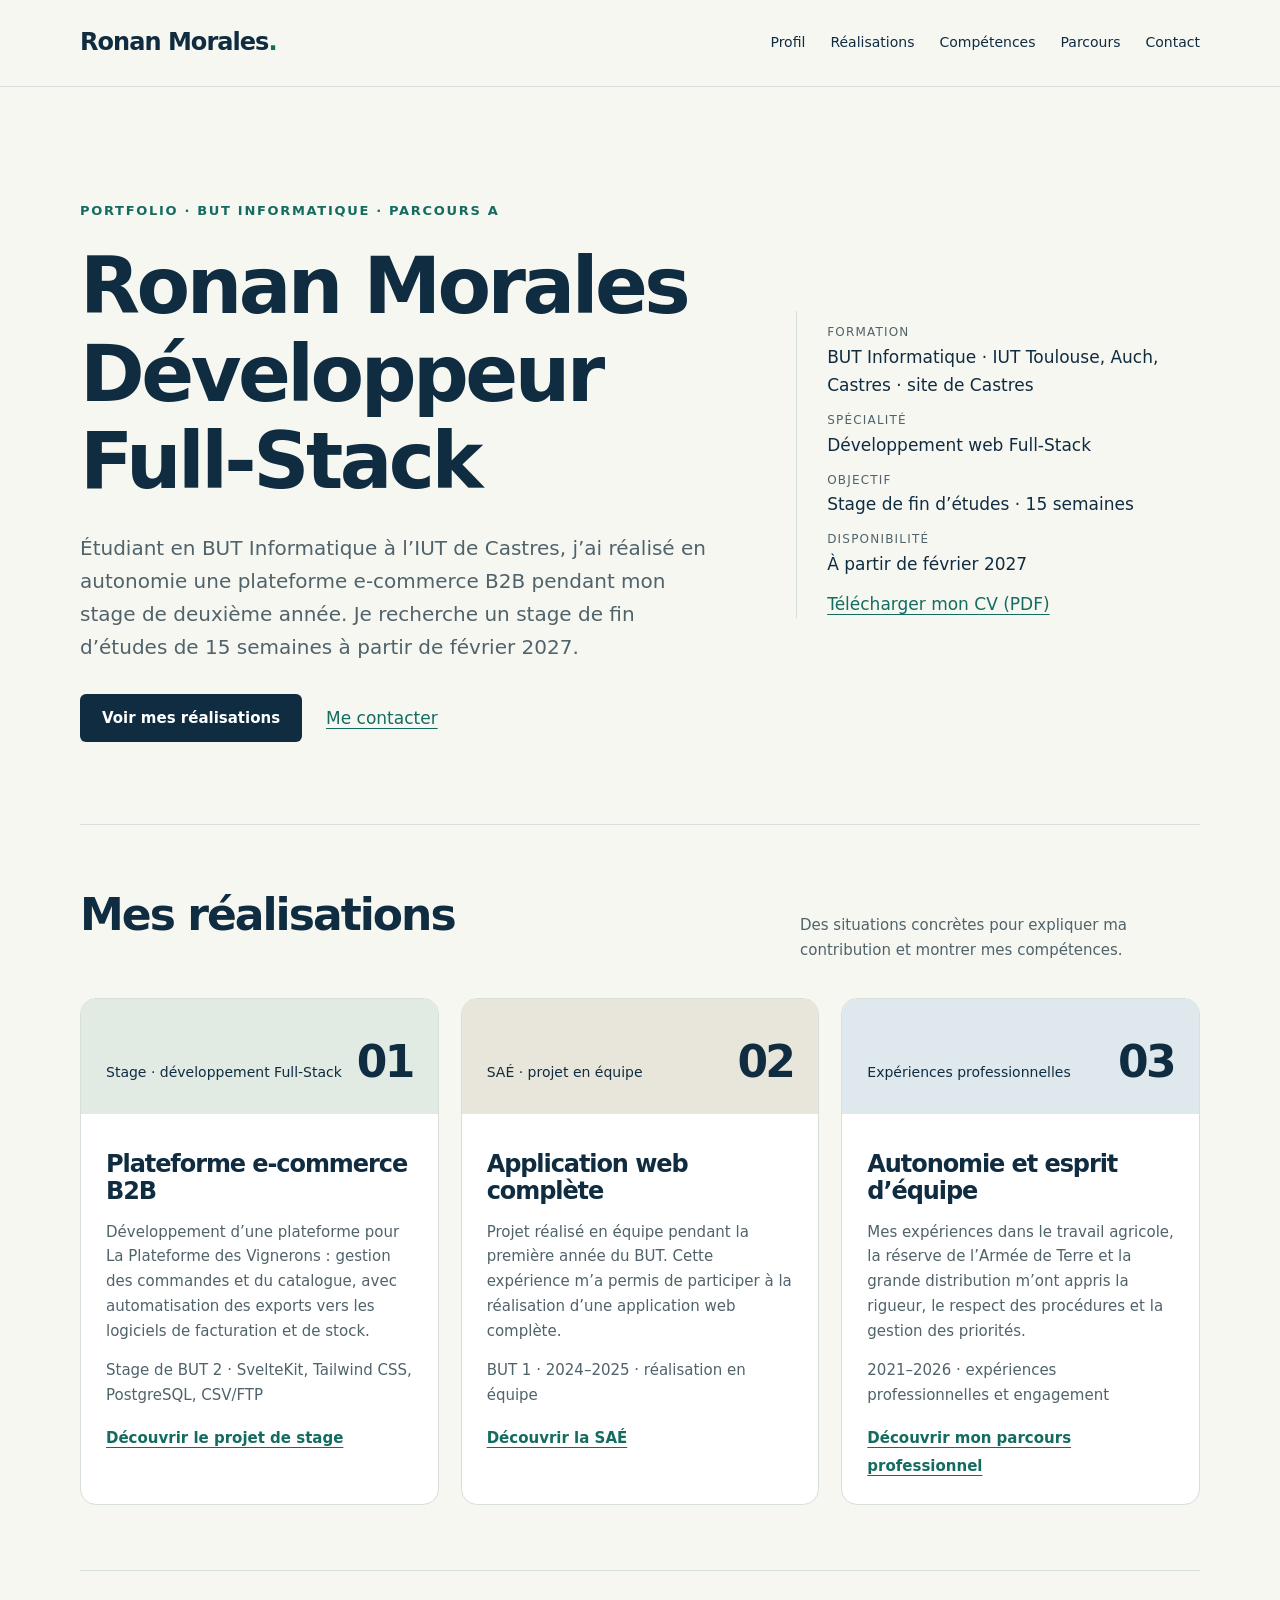
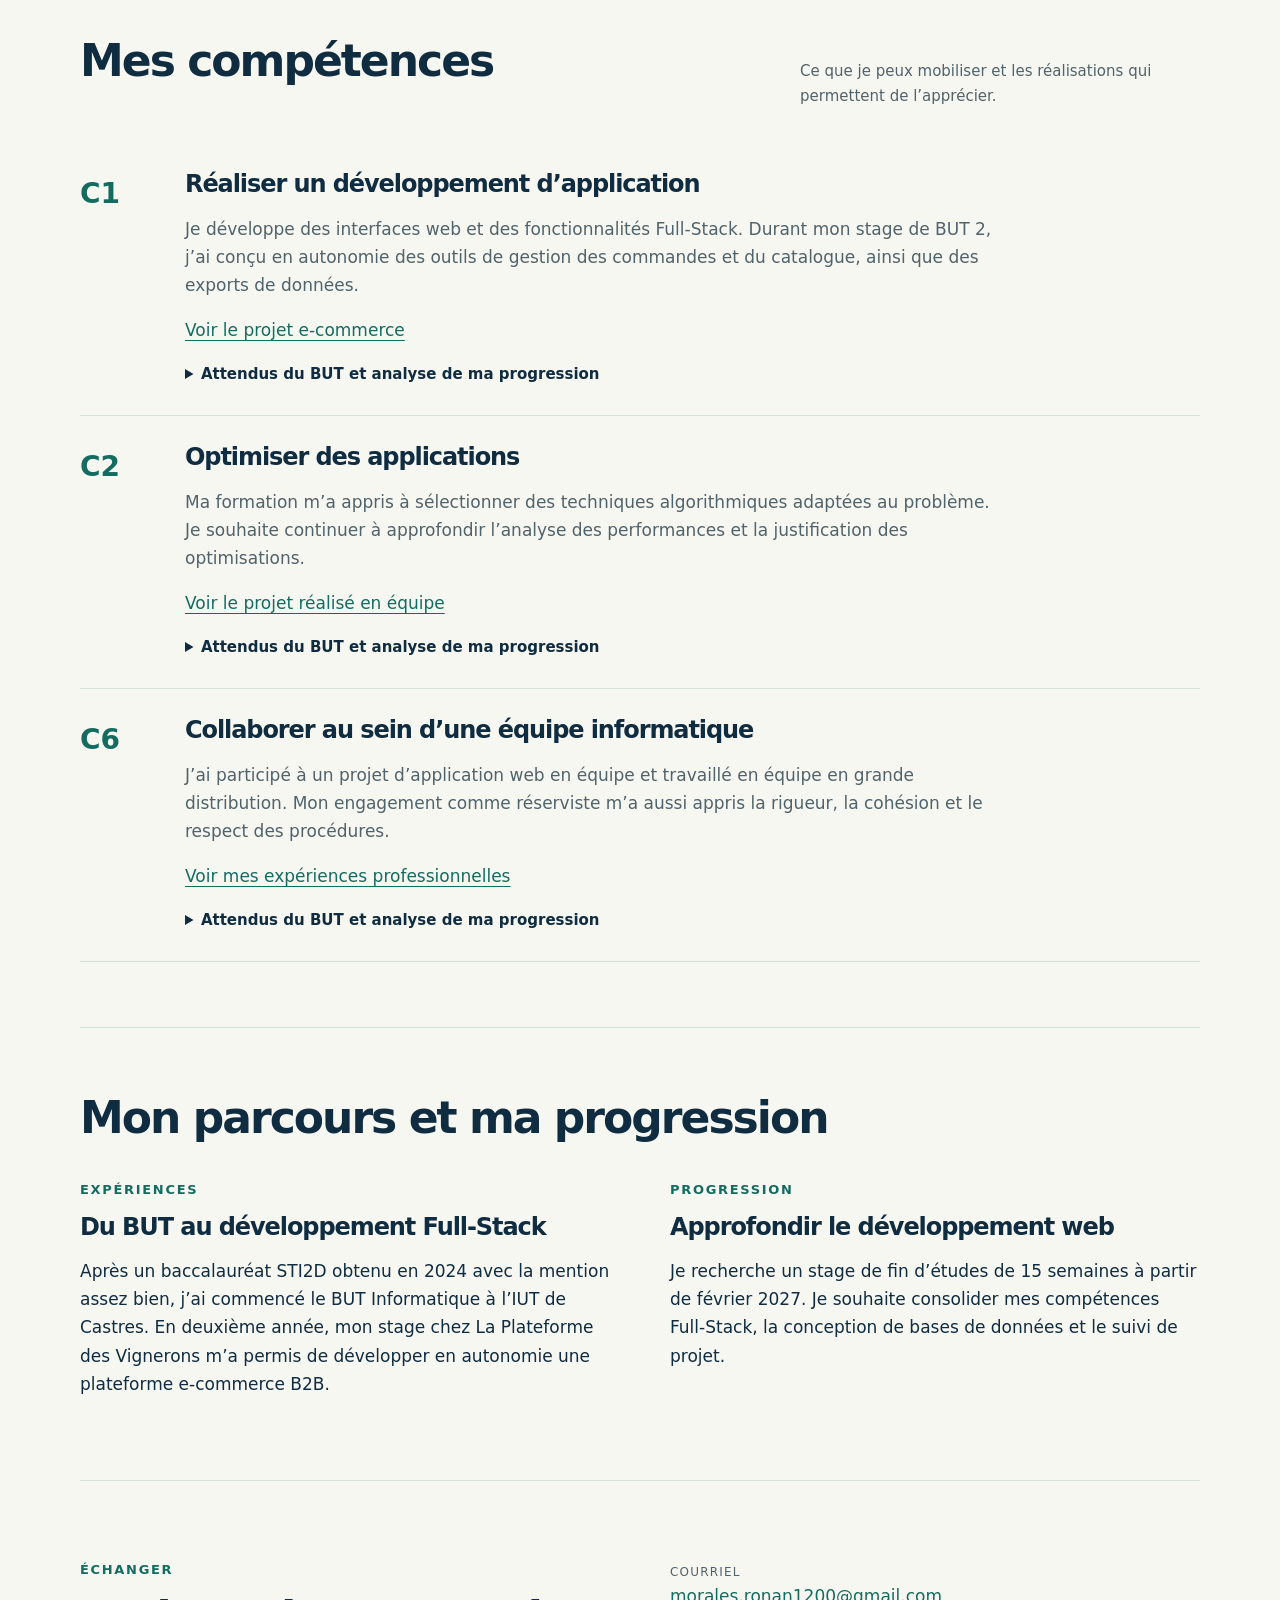
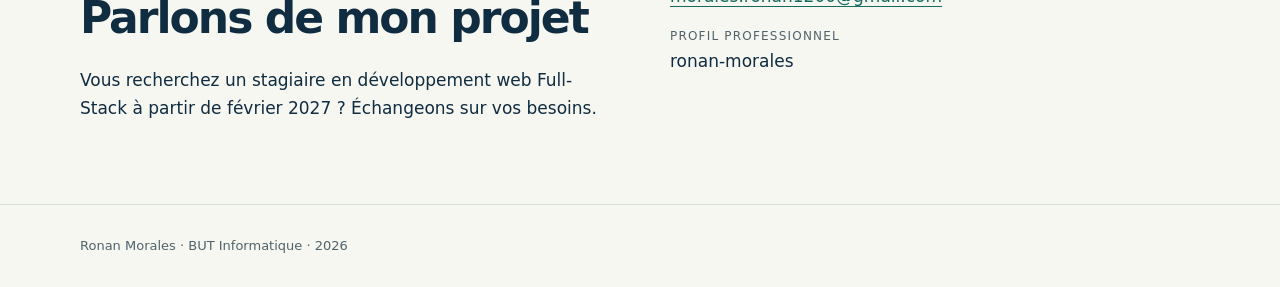
==== commit d9dbe3ad: "init" ====
--- a/index.html
+++ b/index.html
@@ -1,407 +1,207 @@
-<!DOCTYPE html>
+<!doctype html>
 <html lang="fr">
 
 <head>
-    <meta charset="UTF-8">
-    <meta name="viewport" content="width=device-width, initial-scale=1.0">
-    <title>Portfolio</title>
-    <link rel="stylesheet" href="style/index.css">
-    <style>
-        @import url('https://fonts.googleapis.com/css2?family=Hanken+Grotesk:ital,wght@0,100..900;1,100..900&display=swap');
-    </style>
+    <meta charset="utf-8">
+    <meta name="viewport" content="width=device-width,initial-scale=1">
+    <meta name="description" content="Portfolio de Ronan Morales, étudiant en BUT Informatique et développeur Full-Stack en stage.">
+    <title>Ronan Morales · Portfolio BUT Informatique</title>
+    <link rel="stylesheet" href="assets/style.css">
+    <script src="assets/script.js" defer></script>
 </head>
 
 <body>
-    <div id="menu">
-        <header class="page__header">
-            <ul>
-                <li class="page__li"><a href="#pitch_perso">Pitch Personnel</a></li>
-                <li class="page__li"><a href="#pitch_thema">Pitch Thématique</a></li>
-                <li class="page__li"><a href="#hard_skills">Hard Skills</a></li>
-                <li class="page__li"><a href="#soft_skills">Soft Skills</a></li>
-                <li class="page__li"><a href="#comp">Compétences SAE</a></li>
-            </ul>
-        </header>
-    </div>
-    <div class="page">
-        <div id="content" class="page__content">
-            <span>« Il n'y a pas de vent favorable pour celui qui ne sait pas où il va. »
-
-                — Sénèque</span>
-            <section id="pitch_perso">
-                <h2 class="page__title">Pitch Personnel</h2>
-                <span class="page__text">
-                    Bonjour, je m'appelle Ronan Morales, j’ai 19 ans et je suis actuellement en
-                    deuxième année de BUT Informatique à Castres, spécialisé dans le parcours "Réalisation
-                    d’applications : conception,
-                    développement, validation".
-
-                    Après l'obtention de mon BAC STI2D (spécialité SIN) au Lycée Las Cases avec mention assez bien, j'ai
-                    décidé de m'engager dans la réserve opérationnelle de l'armée de terre parallèlement à mes études
-                    supérieures.
-
-                    Initialement intéressé par la classe préparatoire TSI du lycée Pierre-Paul Riquet (Saint-Orens),
-                    j'ai finalement privilégié le BUT Informatique de Castres afin de me rapprocher du 8e RPIMa.
-                    Ce choix stratégique m'a permis de réaliser ma formation académique et mon engagement militaire.
-
-                    Cette double expérience est un atout car, le BUT développe mes compétences collaboratives (travail
-                    en équipe, communication), tandis que l'armée renforce mon autonomie, mon écoute et ma
-                    rigueur.</span>
-            </section>
-            <section id="pitch_thema">
-                <h2 class="page__title">Pitch Thématique</h2>
-                <span class="page__text">
-                    À l’issue de l’obtention de mon diplôme, je ferai le choix de m’insérer directement dans la vie
-                    active. Mon objectif sera de mettre pleinement mes compétences au service d'une entreprise en tant
-                    que développeur web front-end.
-                    Pour réussir cette transition et me consacrer totalement à mes projets techniques, je quitterai mon
-                    poste d'équipier polyvalent chez Lidl. Si ce contrat en CDI m'aura permis de financer sereinement
-                    mon cursus, je souhaiterai alors m'alléger de cette charge de travail pour concentrer toute mon
-                    énergie sur mon premier emploi dans le numérique.
-                </span>
-            </section>
-            <section id="hard_skills">
-                <h2 class="page__title">Hard Skills</h2>
-                <span class="page__text">
-                    Développement technique et maîtrise des outils informatiques acquis durant ma formation et mes
-                    projets personnels.
-                </span>
-                <div class="page__comp">
-                    <span class="page__comp__content">Java & Python</span>
-                    <span class="page__comp__content">HTML, CSS & JS</span>
-                    <span class="page__comp__content">Node.js & Express</span>
-                    <span class="page__comp__content">PHP & MySQL</span>
-                    <span class="page__comp__content">GitLab & GitHub</span>
-                    <span class="page__comp__content">Figma (UX/UI)</span>
-                </div>
-            </section>
-
-            <section id="soft_skills">
-                <h2 class="page__title">Soft Skills</h2>
-                <span class="page__text">
-                    Qualités humaines et relationnelles développées notamment à travers mon engagement dans l'armée de
-                    terre et mes expériences professionnelles.
-                </span>
-                <div class="page__comp">
-                    <span class="page__comp__content">Leadership</span>
-                    <span class="page__comp__content">Rigoureux</span>
-                    <span class="page__comp__content">Sérieux</span>
-                    <span class="page__comp__content">Autonome</span>
-                    <span class="page__comp__content">Créatif</span>
-                </div>
-            </section>
-            <section id="comp">
-                <h2 class="page__title">Mes compétences</h2>
-
-                <div id="comp_S3.01">
-                    <h3 class="page__title">S3.01 Maps Industry</h3>
-                    <span class="page__text">J'ai choisi de vous présenter la compétence
-                        <span class="page__text__gras">Administrer</span>
-                        , que j'ai pu développer au cours de la
-                        <span class="page__text__gras"> SAE Maps Industry (S3.01)</span>
-                        . L'objectif de cette SAE était de réaliser un client léger (site web) et un
-                        client lourd (application bureau) permettant de planifier des itinéraires touristiques entre
-                        différentes villes.
-                        <br>
-                        Pour ce faire, nous avons installé et configuré deux serveurs sur des machines virtuelles : l'un
-                        dédié à la base de données et l'autre à l'hébergement de l'API et du client léger. Cette
-                        démarche s'inscrit directement dans l'apprentissage critique <span class="page__text__gras">AC
-                            13.03</span>, qui consiste installer et configurer un système d'exploitation et les outils
-                        de développement. Je vais maintenant vous présentez les
-                        critére d'évaluation que j'ai choisi.
-                    </span>
-                    <h4 class="page__title ">CE 3.01 - En sécurisant le système d'information</h4>
-                    <span class="page__text">Pour valider ce critère, nous avons mis en place des solutions robustes
-                        afin de
-                        sécuriser nos serveurs (API et BDD).
-                    </span>
-                    <h4 class="page__title ">API</h4>
-                    <div class="ufw">
-                        <img src="images/ufw.png" alt="ufw_preuve" class="page__img">
-                        <span class="page__text">
-                            Configuration du pare-feu avec UFW : Nous avons d'abord déployé UFW (Uncomplicated
-                            Firewall). Ce pare-feu nous permet de restreindre l'accès au serveur en fermant par défaut
-                            tous les ports inutilisés, limitant ainsi la surface d'attaque. Nous avons spécifiquement
-                            autorisé les connexions SSH (pour l'administration à distance), ainsi que le HTTP et le
-                            HTTPS pour
-                            l'accès aux services web.
-                        </span>
-                    </div>
-                    <div class="fail2ban">
-                        <img src="images/fail2ban.png" alt="fail2ban" class="page__img">
-                        <span class="page__text">
-                            Protection proactive avec Fail2Ban : En complément du pare-feu, nous avons installé
-                            Fail2Ban. Cet outil analyse les logs du serveur en temps réel pour détecter des
-                            comportements suspects, comme des tentatives de connexion répétées par force brute. Dans
-                            notre configuration, nous avons instauré un bannissement automatique de l'adresse IP de
-                            l'attaquant pendant 3600 secondes après 5 tentatives infructueuses.
-                        </span>
-                    </div>
-
-                    <h4 class="page__title ">BDD</h4>
-                    <div class="ufw">
-                        <img src="images/ufw2.png" alt="ufw_preuve" class="page__img">
-                        <span class="page__text">
-                            Configuration du pare-feu avec UFW : Nous avons d'abord déployé UFW (Uncomplicated
-                            Firewall). Ce pare-feu nous permet de restreindre l'accès au serveur en fermant par défaut
-                            tous les ports inutilisés, limitant ainsi la surface d'attaque. Nous avons spécifiquement
-                            autorisé les connexions SSH (pour l'administration à distance), ainsi que le HTTP et le
-                            HTTPS pour
-                            l'accès aux services web. Nous avons restreint les accès au port 5432 uniquement via
-                            l'adresse ip 10.129.19.18 .
-                        </span>
-                    </div>
-                    <h4 class="page__title">CE 3.03 - En appliquant les normes en vigueur et les bonnes pratiques
-                        architecturales et de sécurité </h4>
-                    <h4 class="page__title ">1. Configuration de l'architecture système</h4>
-                    <span class="page__text">
-                        Pour assurer la stabilité des liaisons entre les services, j'ai
-                        configuré des adresses IP fixes (10.129.19.18 et 10.129.19.19) en modifiant le fichier
-                        /etc/network/interfaces.
-                        Sur le serveur API, j'ai mis en place un environnement Node.js avec le
-                        framework Express. Sur le serveur BDD, j'ai installé et configuré PostgreSQL.
-                    </span>
-                    <h4 class="page__title ">API</h4>
-                    <div class="ipStatique">
-                        <img src="images/ipStatique.png" alt="ipStatique_preuve" class="page__img">
-                        <span class="page__text">
-                            La configuration en ip statique est indispensable pour mettre en place des règles de
-                            sécurité restrictives comme
-                            celles que nous avons mis en place avec UFW. Cela nous sera aussi utile du côté de la BDD,
-                            car nous pourrons restreindre l'accès au port 5432 depuis une adresse ip statique.
-                            Nous avons fixer l'ip à 10.129.19.18 .
-                        </span>
-                    </div>
-                    <h4 class="page__title ">BDD</h4>
-                    <div class="ipStatique">
-                        <img src="images/ipStatique2.png" alt="ipStatique_preuve" class="page__img">
-                        <span class="page__text">
-                            La configuration en ip statique est indispensable pour mettre en place des règles de
-                            sécurité restrictives comme
-                            celles que nous avons mis en place avec UFW. Nous avons fixer l'ip à 10.129.19.19 .
-                        </span>
-                    </div>
-                    <h4 class="page__title ">2. Sécurisation et contrôle des accès</h4>
-                    <div class="inverse">
-                        <span class="page__text">
-                            Sur le serveur API, j'ai autorisé uniquement les ports SSH, HTTP et HTTPS.
-                            Sur le serveur BDD, j'ai appliqué une règle stricte n'autorisant que les connexions
-                            entrantes
-                            sur le port 5432 provenant exclusivement de l'IP du serveur API.
-                            J'ai déployé Fail2Ban pour surveiller les journaux d'accès
-                            (auth.log) et bannir automatiquement toute IP après 5 tentatives de connexion infructueuses
-                            pendant une durée de 3600 secondes.
-                            J'ai configuré le serveur OpenSSH en créant des utilisateurs
-                            spécifiques (Ronan, Alexandre, Toma, Télio) rattachés à un groupe dédié pour restreindre les
-                            droits d'administration.
-                        </span>
-                        <img src="images/ssh.png" alt="ssh" class="page__img">
-                    </div>
-                    <h4 class="page__title ">3. Maintenance et validation</h4>
-                    <div class="inverse">
-                        <span class="page__text">J'ai veillé à la stabilité du système en
-                            exécutant systématiquement les commandes apt update et apt upgrade.
-                            Pour valider le bon fonctionnement de l'architecture, j'ai utilisé des
-                            outils comme Telnet pour vérifier l'ouverture des ports entre les serveurs et ifconfig pour
-                            valider la configuration réseau.
-                        </span>
-                        <img src="images/telnet.png" alt="telnet" class="page__img">
-                    </div>
-                    <span class="page__text">Pour conclure, je suis dans la maîtrise de ces compétences, car je suis
-                        capable d'installer un système d'exploitation ainsi que des outils de développement de manière
-                        Autonome.</span>
-                </div>
-
-                <div id="comp_S2.04">
-                    <h3 class="page__title">S2.04 Gamers</h3>
-                    <span class="page__text">
-                        Dans le cadre de notre projet de <span class="page__text__gras">SAE S2.04</span>, mon binôme et
-                        moi avons conçu l'application web «
-                        Gamers » en utilisant l'outil Oracle APEX. Ce projet, réalisé en 14 heures, nous a permis de
-                        mobiliser des compétences spécifiques liées à la compétence <span
-                            class="page__text__gras">Réaliser</span>, notamment à travers
-                        l'élaboration de spécifications et le respect des contraintes techniques. Pour cette compétences
-                        j'ai choisi de vous présenter l'apprentissage critique <span class="page__text__gras">AC
-                            21.01</span> qui consiste a élaborer et
-                        implémenter les spécifications fonctionnelles et non fonctionnelles.
-                    </span>
-                    <h4 class="page__title ">CE 1.01 - En respectant les besoins décrits par le client</h4>
-                    <div class="besoin">
-                        <span class="page__text">
-                            Nous avons fait en sorte qu'un joueur ne puisse déposer d'avis que pour un
-                            jeu qu'il possède, et qu'il ne puisse pas poster plusieurs avis pour un même titre.
-                            Comme demandé, les mots de passe sont stockés sous forme hachée en SHA256
-                            pour protéger les utilisateurs.
-                            Nous avons assuré l'unicité des pseudos, des emails et des titres de jeux au sein de
-                            la base de données.
-                            Bien que la quasi-totalité des besoins ait été couverte, nous avons identifié que le
-                            filtrage des tournois par année reste une perspective d'évolution pour une version future.
-                            Notre projet a répondu à la totalité des besoins exprimer par le client.
-                        </span>
-                        <img src="images/besoin.png" alt="besoin" class="page__img">
-                    </div>
-                    <h4 class="page__title ">CE 1.06 - En choisissant les ressources techniques appropriées</h4>
-                    <div class="apex">
-                        <img src="images/oracle.png" alt="oracle" class="page__img">
-                        <span class="page__text">
-                            Nous avons choisi cette plateforme car elle simplifie le développement en nous
-                            permettant de nous concentrer sur la structure de la base de données plutôt que sur le
-                            développement front-end complexe.
-                        </span>
-
-                    </div>
-                    <div class="language">
-                        <img src="images/gitLab.png" alt="gitLab" class="page__img">
-                        <span class="page__text">
-                            Télio a utilisé SQL et PL/SQL pour gérer les requêtes de données et générer les
-                            graphiques du palmarès.
-                            Pour organiser notre travail d'équipe, nous avons utilisé un tableau
-                            Kanban et les outils de gitLab, ce qui nous a permis de suivre l'état d'avancement des
-                            tâches (Barre Menu, Note,
-                            Connexion, etc.) en temps réel.
-                            Répartition des rôles : Ronan s’est principalement concentré sur le front-end et les
-                            tableaux,
-                            tandis que Télio a géré le back-end, notamment la gestion des sessions par cookies.
-                        </span>
-                    </div>
-                    <span class="page__text">
-                        Pour conclure, je suis dans la maîtrise de cette compétence ainsi que des différents critères
-                        D'évaluation que je vous ai présentée. Je suis en maîtrise pour ces compétences car je suis
-                        dans la capacité de réaliser et implémenter les spécifications fonctionnelles et non
-                        Fonctionnelles pour un client de maniére autonomes. </span>
-
-                </div>
-
-                <div id="comp_S3.01">
-                    <h3 class="page__title">S3.01 Maps Industry</h3>
-                    <span class="page__text">
-                        J'ai choisi de vous présenter la compétence <span class="page__text__gras">Conduire</span>. Dans
-                        le cadre de notre projet de <span class="page__text__gras">SAE Maps Industry
-                            (S3.01)</span>, l'objectif de cette SAE était de réaliser un client
-                        léger (site web) et un
-                        client lourd (application bureau) permettant de planifier des itinéraires touristiques entre
-                        différentes villes.,
-                        <br>
-                        Pour ce faire, nous avons installé et configuré deux serveurs sur des machines virtuelles : l'un
-                        dédié à la base de données et l'autre à l'hébergement de l'API et du client léger. Pour cette
-                        compétences
-                        j'ai choisi de vous présenter l'apprentissage critique <span class="page__text__gras">AC
-                            25.04</span> qui consiste a définir et mettre en oeuvre une démarche de suivi de projet.
-                        Je vais donc vous expliquer comment et avec quel outil nous avons réalisé cela.
-                    </span>
-                    <h4 class="page__title ">CE 5.01 - En communiquant efficacement avec les différents acteur d'un
-                        projet</h4>
-                    <div class="besoin">
-                        <img src="images/documentation.png" alt="besoin" class="page__img">
-                        <div>
-                            <span class="page__text">
-                                La communication avec les différents acteurs a été possible grâce à un document fourni
-                                par
-                                Le client lors du lancement de la SAE. Grâce à celui-ci, nous avons pu réaliser des
-                                diagrammes
-                                De séquences, des scénarios d'utilisation et des diagrammes de classe. La communication
-                                est
-                                aussi possible avec d'autres
-                                Collègue développeur grâce à la documentation de l'API que nous avons réalisée.
-                            </span>
-                            <div>
-                                <img src="images/fonctionnalité.png" alt="besoin" class="page__img__small">
-                                <img src="images/sequences.png" alt="besoin" class="page__img__small">
-                            </div>
-                        </div>
-
-                    </div>
-                    <h4 class="page__title ">CE 5.04 - En adopant une démarche proactive, crétive et critique </h4>
-                    <div class="apex">
-                        <img src="images/label.png" alt="oracle" class="page__img__small">
-                        <span class="page__text">
-                            Lors de la réalisation de cette SAE nous avons utiliser les outils de l'application
-                            gitLab,
-                            cela comprend les labels, les issues et les milestones.
-                            <br>
-                            Pour piloter le projet Maps Industry, mon groupe et moi avons mis en place cinq
-                            Milestones afin de segmenter les différentes phases de développement. Ces milestones
-                            concernent le serveur API, le client
-                            lourd, le client web, la base de données (BDD) et la période de compte rendu. Cela nous
-                            permet de nous rendre compte de l'avancement du projet en temps réel. Cela nous permet
-                            de respecter nos
-                            échéances et d'ajuster notre charge de travail en fonction des priorités temporelles.
-                            <br>
-                            L'Issue Board nous permet de manière visuel de nous rendre compte des tâches à
-                            effectuer, organisé en
-                            colonnes "Open", "En cours" et "Closed". Ce tableau Kanban nous permet de suivre
-                            le cycle de vie de chaque fonctionnalité, du calcul d'itinéraire à la gestion des points
-                            d'intérêt (POI). Nous y retrouvons des tickets précis, comme le ticket #99 "Calculer un
-                            itinéraire" actuellement en cours de traitement, ou le ticket #101 concernant la «
-                            Suppression de comptes » déjà clôturé. Cette méthode garantit que chaque membre de
-                            l'équipe sait exactement sur quoi travailler, évitant ainsi les doublons.
-                            <br>
-                            Enfin, nous utilisons une stratégie de Labels très détaillée pour qualifier
-                            chaque tâche. Grâce à ces 16
-                            labels différents, nous pouvons filtrer nos 40 tickets ouverts et 57 tickets fermés pour
-                            obtenir une vision claire.
-                        </span>
-                        <img src="images/issues.png" alt="oracle" class="page__img">
-                        <img src="images/milestone.png" alt="oracle" class="page__img">
-
-                    </div>
-                    <span class="page__text">
-                        En conclusion, j'ai une expertise dans ce domaine. Je suis en mesure de
-                        transmettre mon savoir à une personne novice et je maîtrise parfaitement les outils que je vous
-                        ai présentés.
-                    </span>
-                </div>
+    <a class="skip" href="#contenu">Aller au contenu</a>
+    <header>
+        <div class="wrap top">
+            <a class="brand" href="index.html">Ronan Morales<span>.</span></a><button hidden class="menu-toggle"
+                aria-expanded="false" aria-controls="navigation" type="button">Menu</button>
+            <nav id="navigation" aria-label="Navigation principale"><a href="#profil">Profil</a><a
+                    href="#realisations">Réalisations</a><a href="#competences">Compétences</a><a
+                    href="#parcours">Parcours</a><a href="#contact">Contact</a></nav>
         </div>
-    </div>
-
-    <div id="imageModal" class="modal">
-        <span class="modal__close">&times;</span>
-        <img class="modal__content" id="imgFull">
-        <div id="caption"></div>
-    </div>
-
-    <script>
-        let lastScroll = 0;
-        const header = document.querySelector('.page__header');
-
-        window.addEventListener('scroll', () => {
-            const currentScroll = window.pageYOffset;
-            if (currentScroll <= 0) {
-                header.classList.remove('page__header--hidden');
-                return;
-            }
-            if (currentScroll > lastScroll && !header.classList.contains('page__header--hidden')) {
-                header.classList.add('page__header--hidden');
-            } else if (currentScroll < lastScroll && header.classList.contains('page__header--hidden')) {
-                header.classList.remove('page__header--hidden');
-            }
-            lastScroll = currentScroll;
-        });
-
-        const modal = document.getElementById("imageModal");
-        const modalImg = document.getElementById("imgFull");
-        const closeBtn = document.querySelector(".modal__close");
-
-        const images = document.querySelectorAll('.page__img, .page__img__small');
-
-        images.forEach(img => {
-            img.onclick = function () {
-                modal.style.display = "flex";
-                modalImg.src = this.src;
-                document.body.style.overflow = "hidden";
-            }
-        });
-
-        function closeModal() {
-            modal.style.display = "none";
-            document.body.style.overflow = "auto";
-        }
-
-        closeBtn.onclick = closeModal;
-        modal.onclick = (e) => {
-            if (e.target === modal) closeModal();
-        }
-    </script>
+    </header>
+    <main id="contenu">
+        <div class="wrap">
+            <div class="hero" id="profil">
+                <div>
+                    <p class="eyebrow">Portfolio · BUT Informatique · Parcours A</p>
+                    <h1>Ronan Morales<br>Développeur Full-Stack</h1>
+                    <p class="lead">Étudiant en BUT Informatique à l’IUT de Castres, j’ai réalisé en autonomie une plateforme e-commerce B2B pendant mon stage de deuxième année. Je recherche un stage de fin d’études de 15 semaines à partir de février 2027.</p>
+                    <div class="actions">
+                        <a class="button" href="#realisations">Voir mes réalisations</a><a href="#contact">Me
+                            contacter</a>
+                    </div>
+                </div>
+                <aside class="intro-aside" aria-label="Mon profil en bref">
+                    <p><span class="label">Formation</span>BUT Informatique · IUT Toulouse, Auch, Castres · site de Castres</p>
+                    <p><span class="label">Spécialité</span>Développement web Full-Stack</p>
+                    <p><span class="label">Objectif</span>Stage de fin d’études · 15 semaines</p>
+                    <p><span class="label">Disponibilité</span>À partir de février 2027</p>
+                    <a href="documents/CV.pdf">Télécharger mon CV (PDF)</a>
+                </aside>
+            </div>
+            <section id="realisations">
+                <div class="section-head">
+                    <h2>Mes réalisations</h2>
+                    <p>Des situations concrètes pour expliquer ma contribution et montrer mes compétences.</p>
+                </div>
+                <div class="projects">
+                    <article class="project">
+                        <div class="project-top">
+                            <span>Stage · développement Full-Stack</span><span class="number">01</span>
+                        </div>
+                        <div class="project-body">
+                            <h3>Plateforme e-commerce B2B</h3>
+                            <p>Développement d’une plateforme pour La Plateforme des Vignerons : gestion des commandes et du catalogue, avec automatisation des exports vers les logiciels de facturation et de stock.</p>
+                            <p class="note">Stage de BUT 2 · SvelteKit, Tailwind CSS, PostgreSQL, CSV/FTP</p>
+                            <a href="realisation-1.html">Découvrir le projet de stage</a>
+                        </div>
+                    </article>
+                    <article class="project">
+                        <div class="project-top">
+                            <span>SAÉ · projet en équipe</span><span class="number">02</span>
+                        </div>
+                        <div class="project-body">
+                            <h3>Application web complète</h3>
+                            <p>Projet réalisé en équipe pendant la première année du BUT. Cette expérience m’a permis de participer à la réalisation d’une application web complète.</p>
+                            <p class="note">BUT 1 · 2024–2025 · réalisation en équipe</p>
+                            <a href="realisation-2.html">Découvrir la SAÉ</a>
+                        </div>
+                    </article>
+                    <article class="project">
+                        <div class="project-top">
+                            <span>Expériences professionnelles</span><span class="number">03</span>
+                        </div>
+                        <div class="project-body">
+                            <h3>Autonomie et esprit d’équipe</h3>
+                            <p>Mes expériences dans le travail agricole, la réserve de l’Armée de Terre et la grande distribution m’ont appris la rigueur, le respect des procédures et la gestion des priorités.</p>
+                            <p class="note">2021–2026 · expériences professionnelles et engagement</p>
+                            <a href="realisation-3.html">Découvrir mon parcours professionnel</a>
+                        </div>
+                    </article>
+                </div>
+            </section>
+            <section id="competences">
+                <div class="section-head">
+                    <h2>Mes compétences</h2>
+                    <p>Ce que je peux mobiliser et les réalisations qui permettent de l’apprécier.</p>
+                </div>
+                <article class="competency" id="c1">
+                    <div class="code">C1</div>
+                    <div>
+                        <h3>Réaliser un développement d’application</h3>
+                        <p>Je développe des interfaces web et des fonctionnalités Full-Stack. Durant mon stage de BUT 2, j’ai conçu en autonomie des outils de gestion des commandes et du catalogue, ainsi que des exports de données.</p>
+                        <a href="realisation-1.html#competences">Voir le projet e-commerce</a>
+                        <details>
+                            <summary>Attendus du BUT et analyse de ma progression</summary>
+                            <p><strong>Niveau 3 attendu :</strong> Adapter des applications sur un ensemble de supports
+                                (embarqué, web, mobile, IoT…)</p>
+                            <p>Apprentissages critiques</p>
+                            <ul>
+                                <li>Choisir et implémenter les architectures adaptées</li>
+                                <li>Faire évoluer une application existante</li>
+                                <li>Intégrer des solutions dans un environnement de production</li>
+                            </ul>
+                            <p>Composantes essentielles</p>
+                            <ul>
+                                <li>En respectant les besoins décrits par le client</li>
+                                <li>En appliquant les principes algorithmiques</li>
+                                <li>En veillant à la qualité du code et à sa documentation</li>
+                                <li>En choisissant les ressources techniques appropriées</li>
+                            </ul>
+                            <p>Mon stage illustre le développement de fonctionnalités web et l’intégration d’une base de données. Le CV ne détaille pas les choix d’architecture ni les tests : ces éléments restent à documenter.</p>
+                        </details>
+                    </div>
+                </article>
+                <article class="competency" id="c2">
+                    <div class="code">C2</div>
+                    <div>
+                        <h3>Optimiser des applications</h3>
+                        <p>Ma formation m’a appris à sélectionner des techniques algorithmiques adaptées au problème. Je souhaite continuer à approfondir l’analyse des performances et la justification des optimisations.</p>
+                        <a href="realisation-2.html#competences">Voir le projet réalisé en équipe</a>
+                        <details>
+                            <summary>Attendus du BUT et analyse de ma progression</summary>
+                            <p><strong>Niveau 3 attendu :</strong> Analyser et optimiser des applications</p>
+                            <p>Apprentissages critiques</p>
+                            <ul>
+                                <li>Anticiper les résultats de diverses métriques (temps d’exécution, occupation
+                                    mémoire…)</li>
+                                <li>Profiler, analyser et justifier le comportement d’un code existant</li>
+                                <li>Choisir et utiliser des bibliothèques et méthodes dédiées au domaine d’application
+                                    (imagerie, immersion, intelligence artificielle, jeux vidéos, parallélisme, calcul
+                                    formel…)</li>
+                            </ul>
+                            <p>Composantes essentielles</p>
+                            <ul>
+                                <li>En formalisant et modélisant des situations complexes</li>
+                                <li>En recensant les algorithmes et les structures de données usuels</li>
+                                <li>En s’appuyant sur des schémas de raisonnement</li>
+                                <li>En justifiant les choix et validant les résultats</li>
+                            </ul>
+                            <p>Mon CV mentionne l’utilisation de techniques algorithmiques adaptées, mais ne décrit pas de mesure de performance ni d’optimisation précise. Cette compétence reste donc à illustrer davantage.</p>
+                        </details>
+                    </div>
+                </article>
+                <article class="competency" id="c6">
+                    <div class="code">C6</div>
+                    <div>
+                        <h3>Collaborer au sein d’une équipe informatique</h3>
+                        <p>J’ai participé à un projet d’application web en équipe et travaillé en équipe en grande distribution. Mon engagement comme réserviste m’a aussi appris la rigueur, la cohésion et le respect des procédures.</p>
+                        <a href="realisation-3.html#competences">Voir mes expériences professionnelles</a>
+                        <details>
+                            <summary>Attendus du BUT et analyse de ma progression</summary>
+                            <p><strong>Niveau 3 attendu :</strong> Manager une équipe informatique</p>
+                            <p>Apprentissages critiques</p>
+                            <ul>
+                                <li>Organiser et partager une veille numérique</li>
+                                <li>Identifier les enjeux de l’économie de l’innovation numérique</li>
+                                <li>Guider la conduite du changement informatique au sein d’une organisation</li>
+                                <li>Accompagner le management de projet informatique</li>
+                            </ul>
+                            <p>Composantes essentielles</p>
+                            <ul>
+                                <li>En inscrivant sa démarche au sein d’une équipe pluridisciplinaire</li>
+                                <li>En accompagnant la mise en œuvre des évolutions informatiques</li>
+                                <li>En veillant au respect des contraintes juridiques</li>
+                                <li>En développant une communication efficace et collaborative</li>
+                            </ul>
+                            <p>Ces expériences illustrent la collaboration et la prise de responsabilités. Je souhaite encore développer ma pratique du suivi de projet informatique et de la communication au sein d’une équipe technique.</p>
+                        </details>
+                    </div>
+                </article>
+            </section>
+            <section id="parcours">
+                <h2>Mon parcours et ma progression</h2>
+                <div class="journey">
+                    <div>
+                        <p class="eyebrow">Expériences</p>
+                        <h3>Du BUT au développement Full-Stack</h3>
+                        <p>Après un baccalauréat STI2D obtenu en 2024 avec la mention assez bien, j’ai commencé le BUT Informatique à l’IUT de Castres. En deuxième année, mon stage chez La Plateforme des Vignerons m’a permis de développer en autonomie une plateforme e-commerce B2B.</p>
+                    </div>
+                    <div>
+                        <p class="eyebrow">Progression</p>
+                        <h3>Approfondir le développement web</h3>
+                        <p>Je recherche un stage de fin d’études de 15 semaines à partir de février 2027. Je souhaite consolider mes compétences Full-Stack, la conception de bases de données et le suivi de projet.</p>
+                    </div>
+                </div>
+            </section>
+            <section id="contact" class="contact">
+                <div>
+                    <p class="eyebrow">Échanger</p>
+                    <h2>Parlons de mon projet</h2>
+                    <p>Vous recherchez un stagiaire en développement web Full-Stack à partir de février 2027 ? Échangeons sur vos besoins.</p>
+                </div>
+                <div>
+                    <p><span class="label">Courriel</span><a href="mailto:morales.ronan1200@gmail.com">morales.ronan1200@gmail.com</a></p>
+                    <p><span class="label">Profil professionnel</span>ronan-morales</p>
+                </div>
+            </section>
+        </div>
+    </main>
+    <footer>
+        <div class="wrap">Ronan Morales · BUT Informatique · 2026</div>
+    </footer>
 </body>
 
 </html>
--- a/assets/style.css
+++ b/assets/style.css
@@ -0,0 +1,448 @@
+/* PERSONNALISATION : modifier ces couleurs sans changer le HTML. */
+:root {
+  --ink:#102c40;
+  --accent:#146c60;
+  --paper:#f7f7f2;
+  --line:#d6dfda;
+  --muted:#50636a;
+  --white:#fff;
+  --radius:16px
+}
+* {
+  box-sizing:border-box
+}
+html {
+  scroll-behavior:smooth;
+  scroll-padding-top:100px
+}
+body {
+  margin:0;
+  color:var(--ink);
+  background:var(--paper);
+  font:17px/1.65 system-ui,-apple-system,"Segoe UI",sans-serif
+}
+a {
+  color:var(--accent);
+  text-underline-offset:4px
+}
+a:hover {
+  text-decoration-thickness:2px
+}
+a:focus-visible,button:focus-visible,summary:focus-visible {
+  outline:3px solid #cc6b18;
+  outline-offset:5px
+}
+header {
+  border-bottom:1px solid var(--line);
+  background:var(--paper);
+  position:sticky;
+  top:0;
+  z-index:10
+}
+.wrap {
+  width:min(1120px,calc(100% - 48px));
+  margin:auto
+}
+.top {
+  display:flex;
+  align-items:center;
+  justify-content:space-between;
+  gap:24px;
+  min-height:86px
+}
+.brand {
+  font-weight:750;
+  color:var(--ink);
+  text-decoration:none;
+  letter-spacing:-.04em;
+  font-size:24px
+}
+.brand span {
+  color:var(--accent)
+}
+nav {
+  display:flex;
+  gap:25px
+}
+nav a {
+  color:var(--ink);
+  font-size:14px;
+  text-decoration:none
+}
+nav a:hover {
+  text-decoration:underline
+}
+.skip {
+  position:absolute;
+  left:20px;
+  top:-100px;
+  background:white;
+  padding:10px;
+  z-index:20
+}
+.skip:focus {
+  top:10px
+}
+.hero {
+  padding:100px 0 82px;
+  display:grid;
+  grid-template-columns:1.6fr 1fr;
+  gap:70px;
+  align-items:center
+}
+.eyebrow {
+  font-size:13px;
+  letter-spacing:.13em;
+  text-transform:uppercase;
+  font-weight:700;
+  color:var(--accent)
+}
+h1,h2,h3 {
+  line-height:1.12;
+  letter-spacing:-.045em
+}
+h1 {
+  font-size:clamp(42px,6.7vw,78px);
+  font-weight:650;
+  margin:22px 0 26px
+}
+h2 {
+  font-size:clamp(30px,4vw,44px);
+  font-weight:650;
+  margin:0 0 24px
+}
+h3 {
+  font-size:24px;
+  font-weight:650;
+  margin:12px 0 14px
+}
+.lead {
+  font-size:20px;
+  color:var(--muted);
+  max-width:640px
+}
+.intro-aside {
+  border-left:1px solid var(--line);
+  padding-left:30px
+}
+.intro-aside p {
+  margin:12px 0
+}
+.label {
+  font-size:12px;
+  text-transform:uppercase;
+  letter-spacing:.1em;
+  color:var(--muted);
+  display:block
+}
+.actions {
+  display:flex;
+  gap:24px;
+  align-items:center;
+  flex-wrap:wrap;
+  margin-top:30px
+}
+.button {
+  display:inline-block;
+  background:var(--ink);
+  color:white;
+  padding:12px 22px;
+  border-radius:6px;
+  text-decoration:none;
+  font-size:15px;
+  font-weight:600
+}
+.button:hover {
+  background:var(--accent)
+}
+section {
+  padding:65px 0;
+  border-top:1px solid var(--line)
+}
+.section-head {
+  display:flex;
+  justify-content:space-between;
+  gap:30px;
+  align-items:baseline;
+  margin-bottom:20px
+}
+.section-head p {
+  color:var(--muted);
+  max-width:400px;
+  font-size:15px
+}
+.projects {
+  display:grid;
+  grid-template-columns:repeat(3,1fr);
+  gap:22px
+}
+.project {
+  background:white;
+  border:1px solid var(--line);
+  border-radius:var(--radius);
+  overflow:hidden
+}
+.project-body {
+  padding:25px
+}
+.project p {
+  color:var(--muted);
+  font-size:15px
+}
+.project-top {
+  padding:30px 25px;
+  background:#e1eae3;
+  min-height:115px;
+  display:flex;
+  align-items:end;
+  justify-content:space-between;
+  font-size:14px
+}
+.project:nth-child(2) .project-top {
+  background:#e8e6db
+}
+.project:nth-child(3) .project-top {
+  background:#dfe9ed
+}
+.number {
+  font-size:44px;
+  line-height:1;
+  font-weight:600;
+  letter-spacing:-.06em
+}
+.project a {
+  font-weight:650;
+  font-size:15px
+}
+.competency {
+  padding:28px 0;
+  border-bottom:1px solid var(--line);
+  display:grid;
+  grid-template-columns:85px 1fr;
+  gap:20px
+}
+.code {
+  color:var(--accent);
+  font-size:28px;
+  font-weight:600
+}
+.competency h3 {
+  margin:0 0 10px
+}
+.competency p {
+  max-width:820px;
+  color:var(--muted)
+}
+details {
+  margin-top:18px
+}
+summary {
+  cursor:pointer;
+  font-size:15px;
+  font-weight:650
+}
+details li {
+  margin:9px 0;
+  font-size:15px
+}
+.journey {
+  display:grid;
+  grid-template-columns:1fr 1fr;
+  gap:60px
+}
+.journey h3 {
+  margin-top:0
+}
+.contact {
+  display:grid;
+  grid-template-columns:1fr 1fr;
+  gap:60px
+}
+.placeholder {
+  color:var(--muted)
+}
+footer {
+  padding:30px 0;
+  border-top:1px solid var(--line);
+  font-size:13px;
+  color:var(--muted)
+}
+.project-hero {
+  padding:70px 0 48px
+}
+.project-hero h1 {
+  font-size:clamp(38px,5vw,64px);
+  max-width:950px
+}
+.meta {
+  display:flex;
+  gap:35px;
+  flex-wrap:wrap;
+  margin-top:26px
+}
+.meta p {
+  margin:0
+}
+.reading {
+  max-width:850px
+}
+.reading section {
+  padding:38px 0
+}
+.reading h2 {
+  font-size:30px
+}
+.reading p {
+  color:var(--muted)
+}
+.proof {
+  margin:25px 0;
+  padding:25px;
+  border:1px solid var(--line);
+  background:white;
+  border-radius:10px
+}
+.proof h3 {
+  font-size:22px
+}
+.proof img {
+  max-width:100%;
+  height:auto
+}
+.proof figcaption {
+  font-size:14px;
+  color:var(--muted)
+}
+.proof-slot {
+  border:1px dashed #96aaa0;
+  padding:30px;
+  text-align:center;
+  color:var(--muted);
+  font-size:15px
+}
+.proof dl {
+  font-size:15px
+}
+.proof dt {
+  font-weight:650;
+  margin-top:10px
+}
+.proof dd {
+  margin:0;
+  color:var(--muted)
+}
+.mapping {
+  margin:20px 0;
+  padding-left:22px;
+  border-left:3px solid var(--accent)
+}
+.mapping h3 {
+  font-size:22px
+}
+.menu-toggle {
+  display:none
+}
+.note {
+  font-size:14px;
+  color:var(--muted)
+}
+@media(max-width:800px) {
+  .hero {
+  grid-template-columns:1fr;
+  gap:25px;
+  padding:55px 0
+}
+.intro-aside {
+  padding-left:20px
+}
+.projects {
+  grid-template-columns:1fr
+}
+.section-head,.journey,.contact {
+  display:block
+}
+.journey>div+div,.contact>div+div {
+  margin-top:30px
+}
+.top {
+  flex-wrap:wrap;
+  gap:12px;
+  padding:16px 0
+}
+.menu-toggle {
+  display:block;
+  border:1px solid var(--line);
+  border-radius:5px;
+  padding:8px 12px;
+  background:white;
+  color:var(--ink);
+  font:inherit;
+  font-size:14px
+}
+nav {
+  width:100%;
+  flex-wrap:wrap;
+  gap:12px 22px
+}
+html.js nav[data-open="false"] {
+  display:none
+}
+.competency {
+  grid-template-columns:50px 1fr;
+  gap:12px
+}
+section {
+  padding:42px 0
+}
+.wrap {
+  width:calc(100% - 36px)
+}
+.meta {
+  gap:20px
+}
+
+}
+@media(prefers-reduced-motion:reduce) {
+  html {
+  scroll-behavior:auto
+}
+
+}
+@media print {
+  header,.actions,.menu-toggle {
+  display:none
+}
+body {
+  background:white;
+  font-size:11pt
+}
+.wrap {
+  width:100%
+}
+.hero {
+  padding:20px 0
+}
+section {
+  padding:20px 0
+}
+.projects {
+  display:block
+}
+.project {
+  break-inside:avoid;
+  margin:15px 0
+}
+h1 {
+  font-size:32pt
+}
+h2 {
+  font-size:23pt
+}
+
+}
+
+
+.menu-toggle[hidden] {
+  display:none
+}
+
